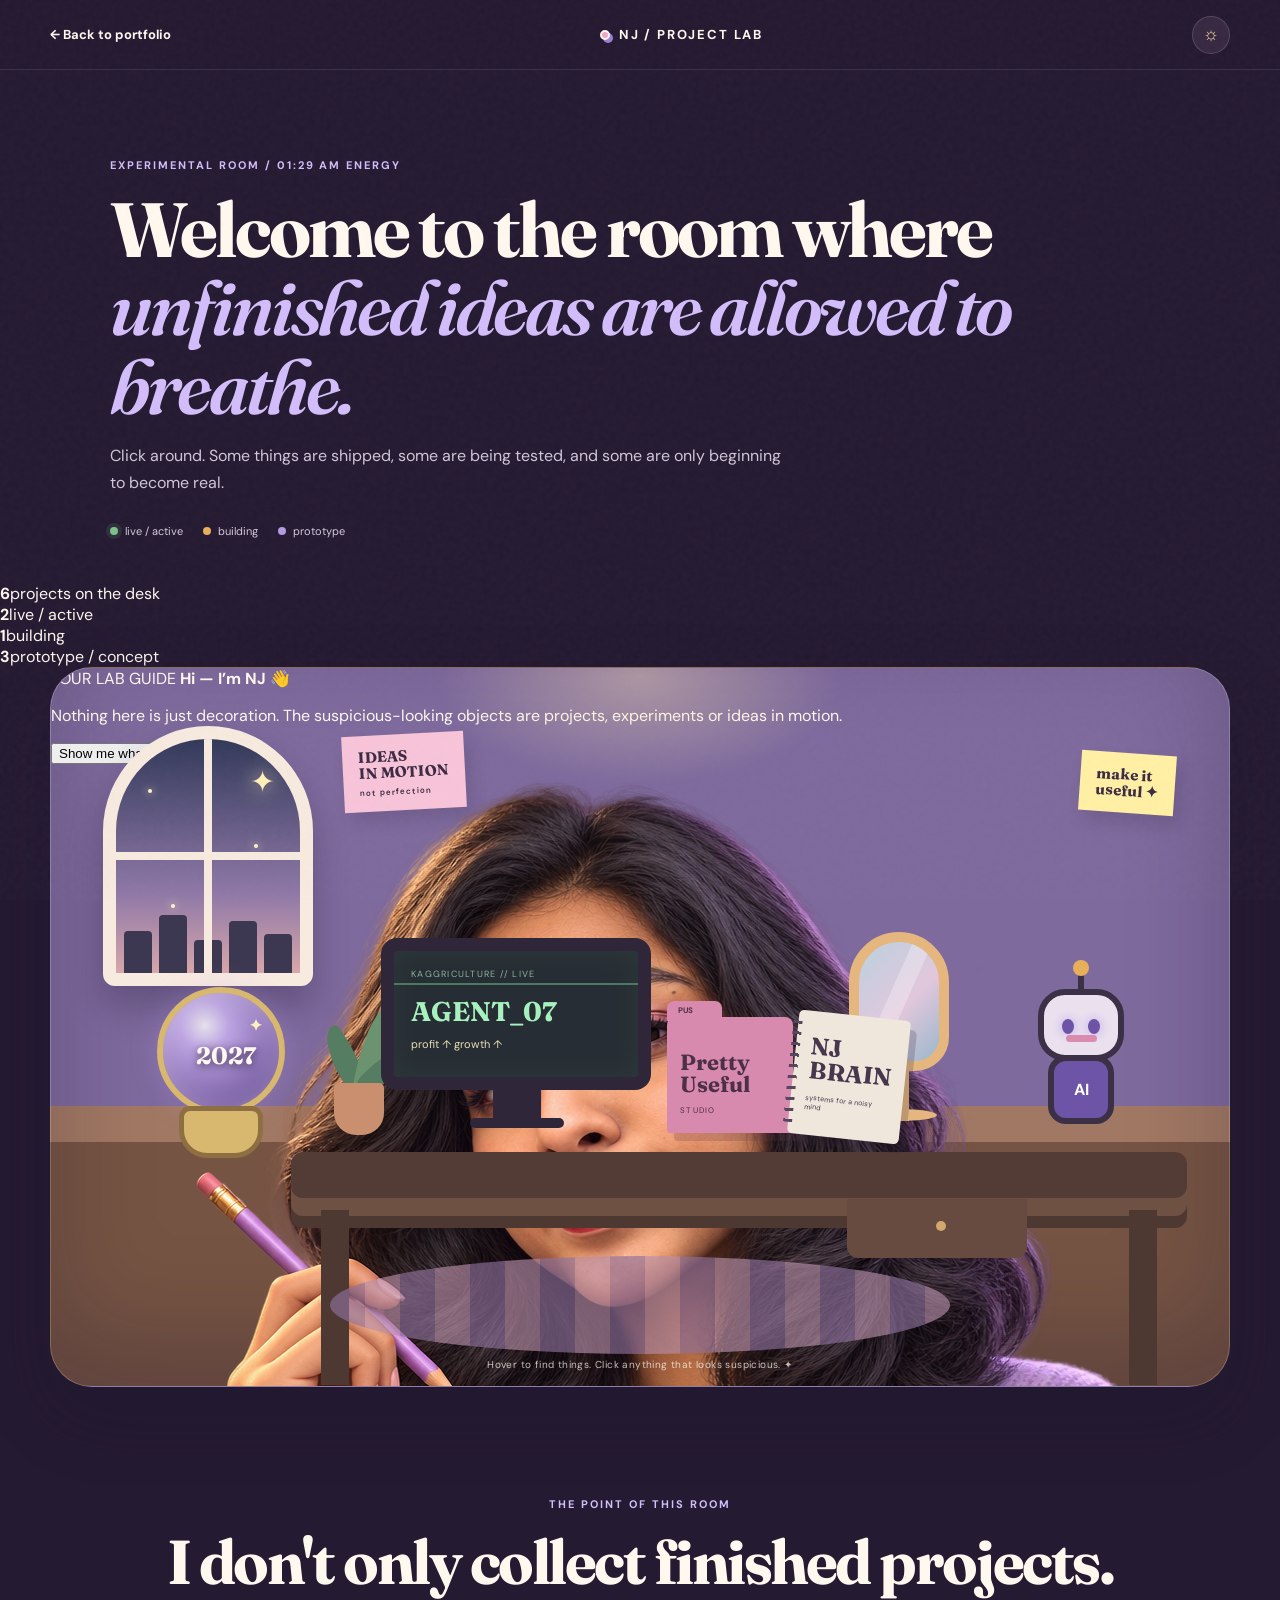
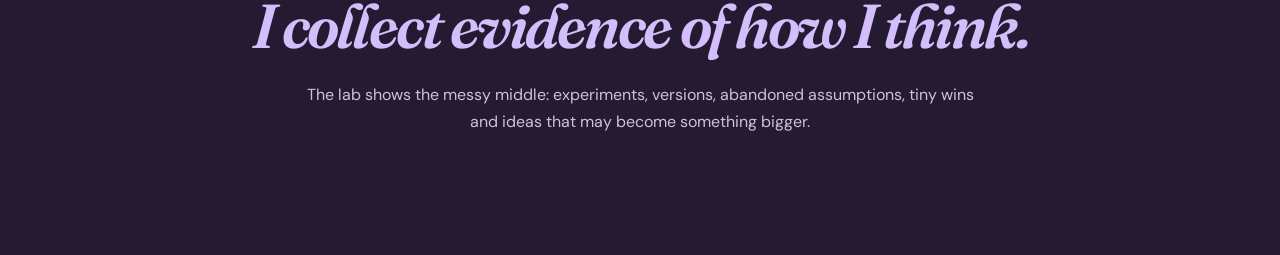
==== lab.html @ f411cc5f "Add NJ lab guide and project status strip" ====
<!doctype html>
<html lang="en">
<head>
  <meta charset="UTF-8" />
  <meta name="viewport" content="width=device-width, initial-scale=1.0" />
  <meta name="description" content="NJ's Project Lab — an interactive room of live builds, experiments and ideas in motion." />
  <meta name="theme-color" content="#241a31" />
  <title>NJ's Project Lab — Ideas in Motion</title>
  <link rel="preconnect" href="https://fonts.googleapis.com">
  <link rel="preconnect" href="https://fonts.gstatic.com" crossorigin>
  <link href="https://fonts.googleapis.com/css2?family=DM+Sans:wght@400;500;600;700&family=Fraunces:opsz,wght@9..144,600;9..144,700&display=swap" rel="stylesheet">
  <link rel="stylesheet" href="lab.css?v=20260924-2" />
</head>
<body>
  <div class="grain" aria-hidden="true"></div>
  <header class="lab-topbar">
    <a class="back-link" href="index.html#projects">← Back to portfolio</a>
    <div class="lab-brand"><span></span>NJ / PROJECT LAB</div>
    <button id="lightToggle" class="light-toggle" type="button" aria-label="Toggle lab lighting">☼</button>
  </header>

  <main>
    <section class="lab-intro">
      <p class="eyebrow">EXPERIMENTAL ROOM / 01:29 AM ENERGY</p>
      <h1>Welcome to the room where<br><em>unfinished ideas are allowed to breathe.</em></h1>
      <p>Click around. Some things are shipped, some are being tested, and some are only beginning to become real.</p>
      <div class="legend"><span><i class="dot live"></i> live / active</span><span><i class="dot build"></i> building</span><span><i class="dot idea"></i> prototype</span></div>
    </section>

    <section class="lab-status" aria-label="Project lab status">
      <article><strong>6</strong><span>projects on the desk</span></article>
      <article><strong>2</strong><span>live / active</span></article>
      <article><strong>1</strong><span>building</span></article>
      <article><strong>3</strong><span>prototype / concept</span></article>
    </section>

    <section class="room-shell" aria-label="Interactive project lab">
      <div class="room">
        <div class="ceiling-glow"></div>

        <div class="lab-guide" id="labGuide">
          <div class="guide-bubble">
            <span class="guide-kicker">YOUR LAB GUIDE</span>
            <strong>Hi — I’m NJ 👋</strong>
            <p>Nothing here is just decoration. The suspicious-looking objects are projects, experiments or ideas in motion.</p>
            <button id="guideExplore" type="button">Show me what to click ✦</button>
          </div>
          <img src="assets/nj-illustrated-character.png" alt="" aria-hidden="true" />
        </div>
        <div class="window">
          <span class="moon">✦</span><i></i><i></i><i></i>
          <div class="city"><b></b><b></b><b></b><b></b><b></b></div>
        </div>

        <div class="poster poster-one">IDEAS<br><strong>IN MOTION</strong><small>not perfection</small></div>
        <div class="poster poster-two">make it<br><strong>useful</strong> ✦</div>

        <button class="object monitor" data-project="kaggriculture" aria-label="Open Kaggriculture project">
          <span class="screen"><small>KAGGRICULTURE // LIVE</small><strong>AGENT_07</strong><em>profit ↑ growth ↑</em><i class="scan"></i></span>
          <span class="stand"></span>
          <span class="object-label">Kaggriculture</span>
        </button>

        <button class="object folder" data-project="studio" aria-label="Open Pretty Useful Studio project">
          <span class="tab">PUS</span><strong>Pretty<br>Useful</strong><small>STUDIO</small>
          <span class="object-label">Pretty Useful Studio</span>
        </button>

        <button class="object robot" data-project="agent" aria-label="Open Career Agent prototype">
          <span class="antenna"></span><span class="head"><i></i><i></i><b></b></span><span class="body">AI</span>
          <span class="object-label">Career Agent</span>
        </button>

        <button class="object mirror" data-project="hairlab" aria-label="Open HairLab concept">
          <span class="mirror-glass"><i></i></span><span class="mirror-base"></span>
          <span class="swatches"><i></i><i></i><i></i></span>
          <span class="object-label">HairLab</span>
        </button>

        <button class="object crystal" data-project="life" aria-label="Open 2027 Life Simulator concept">
          <span class="orb"><i>2027</i><b>✦</b></span><span class="crystal-base"></span>
          <span class="object-label">2027 Simulator</span>
        </button>

        <button class="object sketchbook" data-project="brain" aria-label="Open NJ Brain project">
          <span class="rings"></span><strong>NJ<br>BRAIN</strong><small>systems for a noisy mind</small>
          <span class="object-label">NJ Brain</span>
        </button>

        <div class="plant"><i></i><i></i><i></i><span></span></div>
        <div class="desk"><span class="drawer"></span><i class="knob"></i></div>
        <div class="rug"></div>

        <p class="room-hint">Hover to find things. Click anything that looks suspicious. ✦</p>
      </div>
    </section>

    <section class="lab-note">
      <p class="eyebrow">THE POINT OF THIS ROOM</p>
      <h2>I don't only collect finished projects.<br><em>I collect evidence of how I think.</em></h2>
      <p>The lab shows the messy middle: experiments, versions, abandoned assumptions, tiny wins and ideas that may become something bigger.</p>
    </section>
  </main>

  <dialog id="projectModal">
    <button class="modal-close" type="button" aria-label="Close project">×</button>
    <div id="modalContent"></div>
  </dialog>

  <script src="lab.js?v=20260924-2"></script>
</body>
</html>
---- lab.css ----
:root{--ink:#2b1f3d;--cream:#f7efe5;--paper:#fffaf4;--lav:#9b7fd4;--pink:#f2a6c4;--blue:#5c7fa8;--gold:#e8af5b;--sage:#89a98e;--line:rgba(43,31,61,.14);--shadow:0 28px 70px rgba(30,20,45,.24)}
*{box-sizing:border-box}html{scroll-behavior:smooth}body{margin:0;background:#241a31;color:#fff8ef;font-family:"DM Sans",sans-serif;min-height:100vh;overflow-x:hidden}.grain{position:fixed;inset:0;pointer-events:none;opacity:.045;z-index:100;background-image:url("data:image/svg+xml,%3Csvg viewBox='0 0 180 180' xmlns='http://www.w3.org/2000/svg'%3E%3Cfilter id='n'%3E%3CfeTurbulence type='fractalNoise' baseFrequency='.9' numOctaves='4' stitchTiles='stitch'/%3E%3C/filter%3E%3Crect width='100%25' height='100%25' filter='url(%23n)' opacity='.7'/%3E%3C/svg%3E")}.lab-topbar{height:70px;padding:0 max(20px,calc((100vw - 1180px)/2));display:flex;align-items:center;justify-content:space-between;position:sticky;top:0;z-index:50;background:rgba(36,26,49,.78);backdrop-filter:blur(18px);border-bottom:1px solid rgba(255,255,255,.1)}.back-link{color:#fff8ef;text-decoration:none;font-size:13px;font-weight:700}.lab-brand{font:700 13px "DM Sans";letter-spacing:.14em;display:flex;align-items:center;gap:9px}.lab-brand span{width:10px;height:10px;background:var(--pink);border:2px solid #fff8ef;border-radius:50%;box-shadow:3px 3px 0 var(--lav)}.light-toggle{width:38px;height:38px;border-radius:50%;border:1px solid rgba(255,255,255,.15);background:#372842;color:#ffdca1;font-size:18px;cursor:pointer}.lab-intro,.lab-note{width:min(1060px,calc(100% - 40px));margin:auto}.lab-intro{padding:88px 0 45px}.eyebrow{font-size:11px;letter-spacing:.18em;font-weight:700;color:#d3bdfb;margin:0 0 19px}.lab-intro h1,.lab-note h2{font-family:"Fraunces",serif;line-height:1.02;letter-spacing:-.04em;margin:0}.lab-intro h1{font-size:clamp(48px,6vw,80px)}.lab-intro h1 em,.lab-note h2 em{color:#d3bdfb;font-weight:600}.lab-intro>p:not(.eyebrow){max-width:680px;color:#d1c6d8;font-size:16px;line-height:1.7}.legend{display:flex;gap:20px;flex-wrap:wrap;margin-top:28px;font-size:11px;color:#d5cadc}.legend span{display:flex;align-items:center;gap:7px}.dot{width:8px;height:8px;border-radius:50%;display:inline-block}.dot.live{background:#7bc28b;box-shadow:0 0 0 4px rgba(123,194,139,.12)}.dot.build{background:#e8af5b}.dot.idea{background:#b49ae2}.room-shell{width:min(1180px,calc(100% - 24px));margin:0 auto 110px}.room{height:720px;position:relative;overflow:hidden;border-radius:42px;background:linear-gradient(#7e6a9d 0 61%,#a17863 61% 66%,#765443 66%);box-shadow:var(--shadow),inset 0 -45px 100px rgba(30,20,45,.26);border:1px solid rgba(255,255,255,.14)}.ceiling-glow{position:absolute;left:50%;top:-100px;width:420px;height:220px;transform:translateX(-50%);background:radial-gradient(ellipse,rgba(255,230,177,.37),transparent 68%);pointer-events:none}.window{position:absolute;left:52px;top:58px;width:210px;height:260px;border:13px solid #f7eadf;border-radius:105px 105px 12px 12px;background:linear-gradient(#313859,#8f78a7 66%,#d8a7aa);overflow:hidden;box-shadow:0 20px 35px rgba(30,20,45,.28)}.window:before,.window:after{content:"";position:absolute;background:#f7eadf;z-index:3}.window:before{left:50%;width:8px;height:100%;transform:translateX(-50%)}.window:after{top:50%;height:8px;width:100%;transform:translateY(-50%)}.window .moon{position:absolute;right:25px;top:23px;font-size:30px;color:#fff1b8;filter:drop-shadow(0 0 10px #fff1b8)}.window>i{position:absolute;width:4px;height:4px;border-radius:50%;background:#fff4c9;box-shadow:0 0 8px #fff4c9;animation:twinkle 2.5s infinite}.window>i:nth-of-type(1){left:32px;top:50px}.window>i:nth-of-type(2){right:42px;top:105px;animation-delay:.8s}.window>i:nth-of-type(3){left:55px;top:165px;animation-delay:1.5s}@keyframes twinkle{50%{opacity:.25;transform:scale(.6)}}.city{position:absolute;bottom:0;left:0;right:0;height:68px;display:flex;align-items:flex-end;gap:7px;padding:0 8px}.city b{display:block;width:31px;background:#3d3851;border-radius:4px 4px 0 0}.city b:nth-child(1){height:42px}.city b:nth-child(2){height:58px}.city b:nth-child(3){height:33px}.city b:nth-child(4){height:52px}.city b:nth-child(5){height:39px}.poster{position:absolute;padding:14px 16px;color:#3c2a43;font:700 15px "Fraunces";line-height:1.05;box-shadow:6px 10px 16px rgba(43,31,61,.16)}.poster small{display:block;font:600 8px "DM Sans";letter-spacing:.12em;margin-top:6px}.poster-one{left:292px;top:66px;background:#f8c4d9;transform:rotate(-3deg)}.poster-two{right:54px;top:85px;background:#fff0a4;transform:rotate(4deg)}.desk{position:absolute;left:240px;right:42px;height:46px;bottom:188px;background:#543c36;border-radius:12px;box-shadow:0 18px 0 #6f5144,0 30px 0 #4d3832}.desk:before,.desk:after{content:"";position:absolute;top:58px;width:28px;height:175px;background:#4d3832}.desk:before{left:30px}.desk:after{right:30px}.drawer{position:absolute;right:160px;top:47px;width:180px;height:59px;background:#684b40;border-radius:0 0 11px 11px}.knob{position:absolute;right:241px;top:69px;width:10px;height:10px;border-radius:50%;background:#d3a86d}.rug{position:absolute;width:620px;height:98px;border-radius:50%;bottom:32px;left:50%;transform:translateX(-50%);background:repeating-linear-gradient(90deg,#8e719d 0 35px,#b78fa9 35px 70px);opacity:.64}.object{position:absolute;border:0;background:transparent;color:inherit;font:inherit;cursor:pointer;z-index:10;transition:transform .23s ease,filter .23s ease}.object:hover,.object:focus-visible{transform:translateY(-9px) scale(1.025);filter:drop-shadow(0 12px 12px rgba(30,20,45,.28));outline:none}.object-label{position:absolute;left:50%;bottom:-32px;transform:translateX(-50%) translateY(4px);background:#2d2138;color:#fff8ef;border:1px solid rgba(255,255,255,.15);padding:6px 9px;border-radius:8px;font-size:10px;font-weight:700;white-space:nowrap;opacity:0;pointer-events:none;transition:.2s}.object:hover .object-label,.object:focus-visible .object-label{opacity:1;transform:translateX(-50%) translateY(0)}.monitor{left:330px;bottom:248px;width:270px;height:200px}.screen{position:absolute;inset:0 0 48px;background:#272d34;border:13px solid #30263a;border-radius:16px;box-shadow:inset 0 0 30px rgba(111,218,152,.08);text-align:left;padding:17px;color:#a6f1bd;overflow:hidden}.screen small{display:block;font-size:9px;letter-spacing:.14em;color:#8cb49a}.screen strong{display:block;font:700 27px "Fraunces";margin:15px 0 4px}.screen em{font-style:normal;font-size:11px;color:#e6dfb1}.scan{position:absolute;left:0;right:0;height:2px;top:25%;background:rgba(134,242,166,.38);animation:scan 3.3s linear infinite}@keyframes scan{to{top:90%}}.stand{position:absolute;left:112px;bottom:10px;width:48px;height:39px;background:#30263a}.stand:after{content:"";position:absolute;left:-23px;bottom:0;width:94px;height:10px;border-radius:8px;background:#30263a}.folder{left:616px;bottom:253px;width:126px;height:116px;padding:25px 13px 8px;background:#d889ae;border-radius:8px 8px 4px 4px;text-align:left;color:#4c3047;box-shadow:7px 8px 0 rgba(91,56,76,.22)}.folder:before{content:"";position:absolute;top:-16px;left:0;width:55px;height:20px;background:#d889ae;border-radius:7px 7px 0 0}.folder .tab{position:absolute;top:-12px;left:11px;font-size:8px;font-weight:700}.folder strong{font:700 22px "Fraunces";line-height:.9}.folder small{display:block;margin-top:8px;font-size:8px;letter-spacing:.16em}.robot{right:93px;bottom:245px;width:110px;height:175px}.robot .head{position:absolute;top:23px;left:12px;width:86px;height:72px;border-radius:27px;background:#ebe1ee;border:6px solid #3c3047}.robot .head i{position:absolute;top:24px;width:12px;height:15px;border-radius:50%;background:#6d54a7;box-shadow:0 0 12px #b9a3ee}.robot .head i:first-child{left:18px}.robot .head i:nth-child(2){right:18px}.robot .head b{position:absolute;width:31px;height:7px;border-radius:20px;bottom:13px;left:22px;background:#d98cad}.robot .body{position:absolute;left:22px;top:89px;width:66px;height:69px;border-radius:18px;background:#6d54a7;border:6px solid #3c3047;display:grid;place-items:center;color:#fff;font-weight:700}.antenna{position:absolute;top:0;left:52px;width:6px;height:28px;background:#3c3047}.antenna:after{content:"";position:absolute;left:-5px;top:-6px;width:16px;height:16px;border-radius:50%;background:#e8af5b}.mirror{right:270px;bottom:249px;width:120px;height:205px}.mirror-glass{position:absolute;left:10px;top:0;width:100px;height:139px;border-radius:50px 50px 34px 34px;background:linear-gradient(135deg,#bad1df,#e2c7dc 55%,#9ab7cb);border:10px solid #e5b77e;overflow:hidden}.mirror-glass i{position:absolute;left:26px;top:-10px;width:18px;height:150px;background:rgba(255,255,255,.28);transform:rotate(24deg)}.mirror-base{position:absolute;left:50px;top:139px;width:20px;height:50px;background:#e5b77e}.mirror-base:after{content:"";position:absolute;left:-28px;bottom:0;width:76px;height:12px;border-radius:50%;background:#e5b77e}.swatches{position:absolute;left:-7px;top:151px;display:flex;gap:4px}.swatches i{width:18px;height:32px;border-radius:10px;background:#6c433a}.swatches i:nth-child(2){background:#b36d5f}.swatches i:nth-child(3){background:#b798ce}.crystal{left:90px;bottom:209px;width:160px;height:190px}.orb{position:absolute;left:16px;top:0;width:128px;height:128px;border-radius:50%;background:radial-gradient(circle at 36% 28%,rgba(255,255,255,.8),rgba(206,180,245,.78) 22%,#7459a0 75%);border:6px solid #d8b76f;box-shadow:inset 0 0 26px rgba(255,255,255,.3),0 0 28px rgba(198,160,245,.24)}.orb i{position:absolute;left:33px;top:48px;font:700 24px "Fraunces";font-style:normal;color:#fff8ef;text-shadow:0 2px 8px #39294e}.orb b{position:absolute;right:17px;top:22px;color:#fff1b8;animation:twinkle 2s infinite}.crystal-base{position:absolute;left:38px;top:119px;width:84px;height:52px;border-radius:11px 11px 28px 28px;background:#d8b76f;border:5px solid #8e6f42}.sketchbook{left:742px;bottom:247px;width:112px;height:124px;background:#efe7dc;color:#47364d;border-radius:5px;transform:rotate(6deg);box-shadow:7px 9px 0 rgba(55,39,61,.22);text-align:left;padding:23px 15px}.sketchbook:hover,.sketchbook:focus-visible{transform:translateY(-9px) rotate(3deg)}.sketchbook strong{font:700 24px "Fraunces";line-height:.9}.sketchbook small{display:block;font-size:7px;margin-top:10px}.rings{position:absolute;left:-5px;top:11px;bottom:11px;width:9px;background:repeating-linear-gradient(#56475f 0 3px,transparent 3px 11px)}.plant{position:absolute;left:270px;bottom:251px;width:70px;height:145px;z-index:3}.plant span{position:absolute;bottom:0;left:13px;width:50px;height:52px;background:#c98f6e;border-radius:5px 5px 22px 22px}.plant i{position:absolute;bottom:44px;left:31px;width:27px;height:72px;border-radius:80% 10% 80% 10%;background:#557d62;transform-origin:bottom}.plant i:nth-child(1){transform:rotate(-34deg)}.plant i:nth-child(2){transform:rotate(12deg);height:90px;background:#6c936f}.plant i:nth-child(3){transform:rotate(45deg);height:67px}.room-hint{position:absolute;left:50%;bottom:5px;transform:translateX(-50%);font-size:10px;color:rgba(255,248,239,.75);letter-spacing:.04em}.lab-note{padding:0 0 120px;text-align:center}.lab-note h2{font-size:clamp(38px,5vw,62px)}.lab-note>p:last-child{max-width:670px;margin:24px auto 0;color:#cfc2d5;line-height:1.7}dialog{width:min(690px,calc(100% - 28px));border:0;background:transparent;padding:0;color:var(--ink)}dialog::backdrop{background:rgba(17,12,24,.78);backdrop-filter:blur(8px)}#modalContent{background:var(--paper);border-radius:28px;padding:45px;box-shadow:0 30px 100px rgba(0,0,0,.45)}.modal-close{position:absolute;right:15px;top:15px;width:38px;height:38px;border:0;border-radius:50%;background:#e9dfeb;color:var(--ink);font-size:24px;cursor:pointer}.modal-kicker{font-size:10px;font-weight:700;letter-spacing:.16em;color:#7458a6}.modal-title{font:700 39px "Fraunces";margin:10px 0 12px}.modal-copy{color:#655c6b;line-height:1.7}.modal-status{display:inline-flex;padding:7px 9px;border-radius:9px;background:#eee4f4;font-size:10px;font-weight:700;color:#654d7c}.modal-grid{display:grid;grid-template-columns:1fr 1fr;gap:20px;margin-top:24px;padding-top:22px;border-top:1px solid rgba(43,31,61,.12)}.modal-grid h4{font:700 16px "Fraunces";margin:0 0 6px}.modal-grid p{font-size:12px;color:#706675;margin:0;line-height:1.6}.modal-links{display:flex;gap:9px;flex-wrap:wrap;margin-top:25px}.modal-links a{padding:10px 13px;border-radius:11px;background:var(--ink);color:#fff;text-decoration:none;font-size:11px;font-weight:700}.room.day{filter:saturate(.95) brightness(1.1)}body.daymode{background:#3c2f49}.daymode .lab-topbar{background:rgba(60,47,73,.82)}
@media(max-width:900px){.room{height:760px}.monitor{left:245px}.plant{left:205px}.folder{left:535px}.sketchbook{left:610px}.mirror{right:170px}.robot{right:45px}.crystal{left:48px}}
@media(max-width:680px){.lab-topbar{padding:0 12px}.lab-brand{font-size:10px}.back-link{font-size:11px}.lab-intro{padding-top:60px}.room-shell{overflow-x:auto;padding-bottom:8px}.room{width:920px;height:690px;transform-origin:top left}.room-hint{left:420px}.window{left:33px;top:48px}.poster-one{left:270px}.monitor{left:275px;bottom:225px}.plant{left:215px;bottom:228px}.folder{left:565px;bottom:231px}.sketchbook{left:690px;bottom:226px}.mirror{right:195px;bottom:228px}.robot{right:48px;bottom:224px}.crystal{left:62px;bottom:188px}.desk{left:190px;bottom:166px}.rug{bottom:22px}.modal-grid{grid-template-columns:1fr}#modalContent{padding:40px 24px}.modal-title{font-size:31px}}
@media(prefers-reduced-motion:reduce){*{animation:none!important;transition:none!important}}
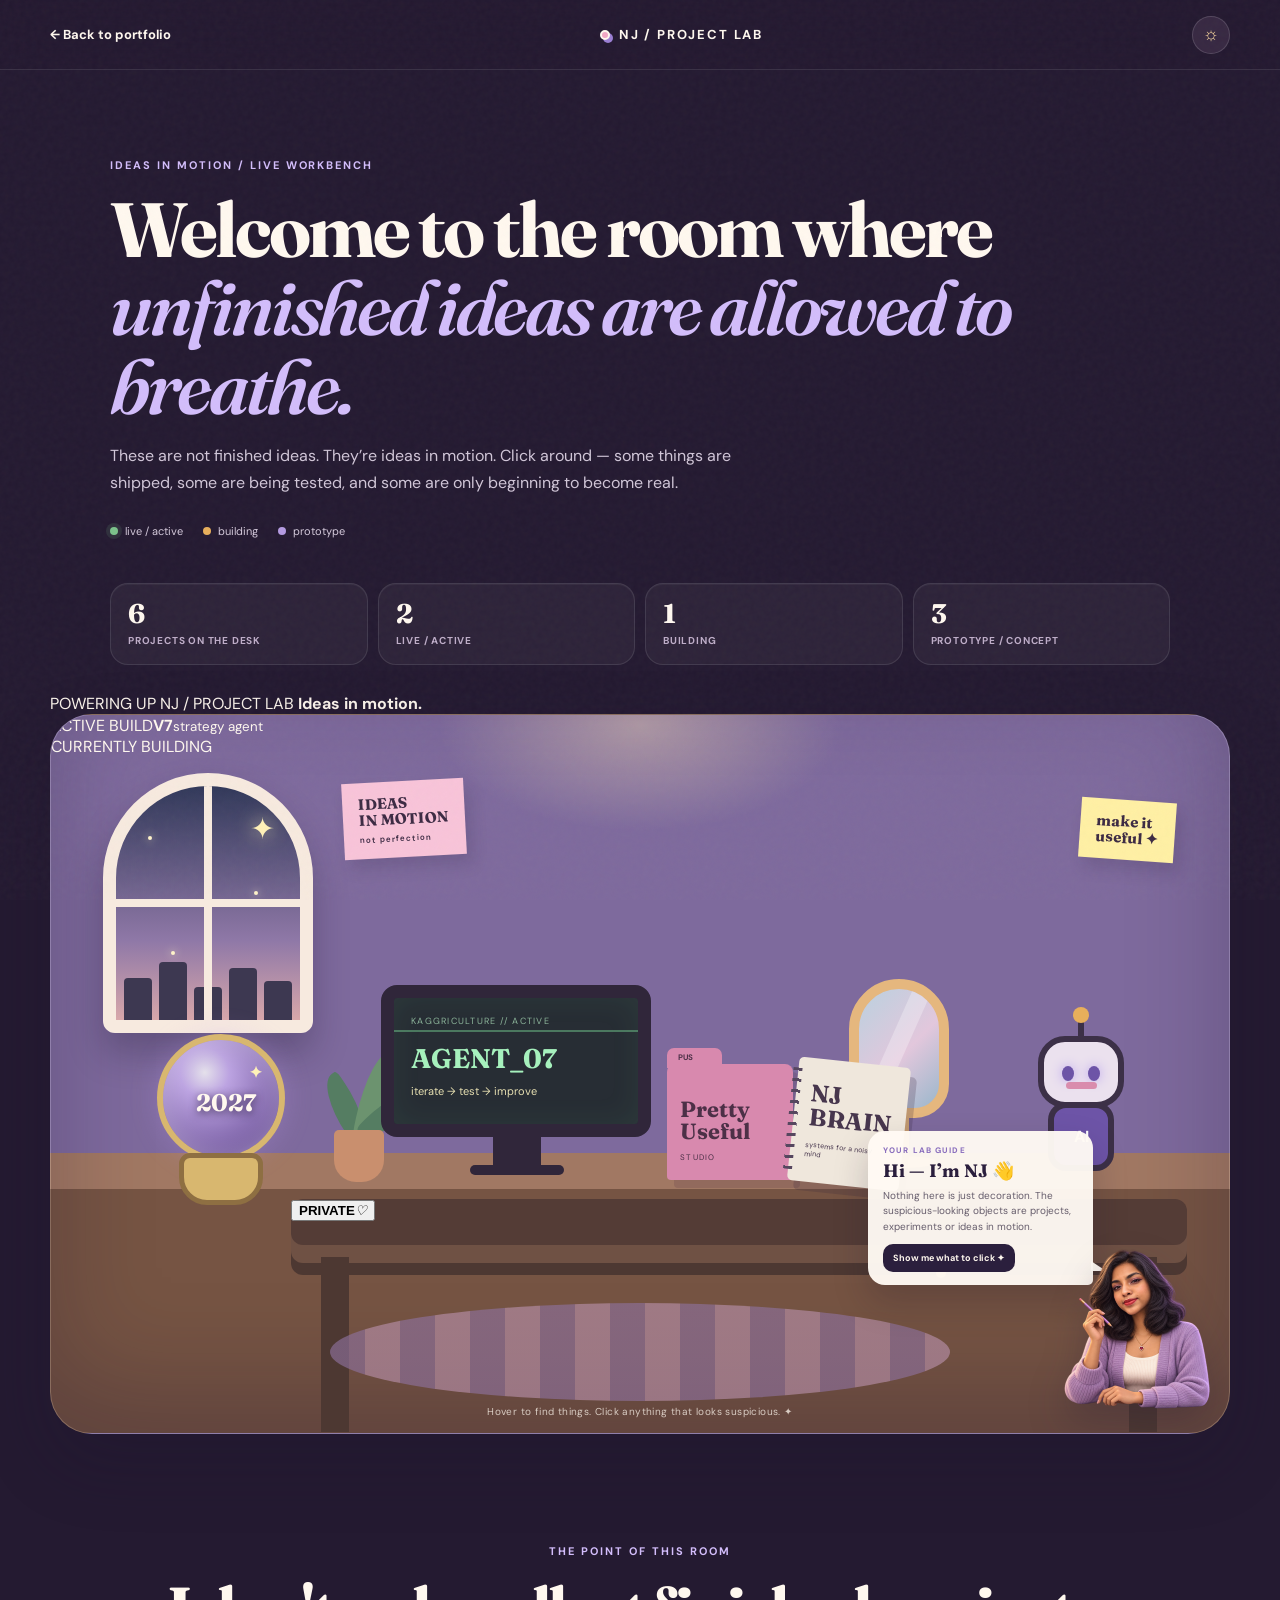
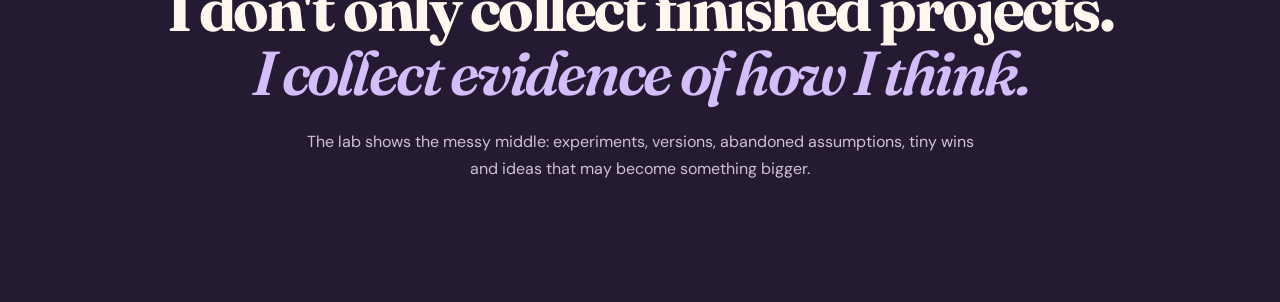
==== commit 9ec18a63: "Upgrade Project Lab guided experience" ====
--- a/lab.html
+++ b/lab.html
@@ -9,7 +9,7 @@
   <link rel="preconnect" href="https://fonts.googleapis.com">
   <link rel="preconnect" href="https://fonts.gstatic.com" crossorigin>
   <link href="https://fonts.googleapis.com/css2?family=DM+Sans:wght@400;500;600;700&family=Fraunces:opsz,wght@9..144,600;9..144,700&display=swap" rel="stylesheet">
-  <link rel="stylesheet" href="lab.css?v=20260924-2" />
+  <link rel="stylesheet" href="lab.css?v=20260924-3" />
 </head>
 <body>
   <div class="grain" aria-hidden="true"></div>
@@ -21,9 +21,9 @@
 
   <main>
     <section class="lab-intro">
-      <p class="eyebrow">EXPERIMENTAL ROOM / 01:29 AM ENERGY</p>
+      <p class="eyebrow">IDEAS IN MOTION / LIVE WORKBENCH</p>
       <h1>Welcome to the room where<br><em>unfinished ideas are allowed to breathe.</em></h1>
-      <p>Click around. Some things are shipped, some are being tested, and some are only beginning to become real.</p>
+      <p>These are not finished ideas. They’re ideas in motion. Click around — some things are shipped, some are being tested, and some are only beginning to become real.</p>
       <div class="legend"><span><i class="dot live"></i> live / active</span><span><i class="dot build"></i> building</span><span><i class="dot idea"></i> prototype</span></div>
     </section>
 
@@ -35,7 +35,11 @@
     </section>
 
     <section class="room-shell" aria-label="Interactive project lab">
-      <div class="room">
+      <div class="lab-entry" id="labEntry" aria-hidden="true">
+        <span>POWERING UP NJ / PROJECT LAB</span>
+        <strong>Ideas in motion.</strong>
+      </div>
+      <div class="room booting">
         <div class="ceiling-glow"></div>
 
         <div class="lab-guide" id="labGuide">
@@ -55,13 +59,17 @@
         <div class="poster poster-one">IDEAS<br><strong>IN MOTION</strong><small>not perfection</small></div>
         <div class="poster poster-two">make it<br><strong>useful</strong> ✦</div>
 
-        <button class="object monitor" data-project="kaggriculture" aria-label="Open Kaggriculture project">
-          <span class="screen"><small>KAGGRICULTURE // LIVE</small><strong>AGENT_07</strong><em>profit ↑ growth ↑</em><i class="scan"></i></span>
+        <button class="object monitor featured-object" data-project="kaggriculture" aria-label="Open Kaggriculture project">
+          <span class="screen"><small>KAGGRICULTURE // ACTIVE</small><strong>AGENT_07</strong><em>iterate → test → improve</em><i class="scan"></i></span>
           <span class="stand"></span>
           <span class="object-label">Kaggriculture</span>
         </button>
+        <div class="kag-metrics" aria-hidden="true">
+          <span>ACTIVE BUILD</span><strong>V7</strong><small>strategy agent</small>
+          <i></i><i></i><i></i><i></i>
+        </div>
 
-        <button class="object folder" data-project="studio" aria-label="Open Pretty Useful Studio project">
+        <button class="object folder featured-object" data-project="studio" aria-label="Open Pretty Useful Studio project">
           <span class="tab">PUS</span><strong>Pretty<br>Useful</strong><small>STUDIO</small>
           <span class="object-label">Pretty Useful Studio</span>
         </button>
@@ -88,9 +96,14 @@
         </button>
 
         <div class="plant"><i></i><i></i><i></i><span></span></div>
-        <div class="desk"><span class="drawer"></span><i class="knob"></i></div>
+        <div class="desk">
+          <button class="private-drawer" data-project="private" aria-label="Open private ideas drawer">
+            <span class="drawer-front"><i class="knob"></i><b>PRIVATE</b><em>♡</em></span>
+          </button>
+        </div>
         <div class="rug"></div>
 
+        <div class="currently-building" aria-hidden="true"><span></span>CURRENTLY BUILDING</div>
         <p class="room-hint">Hover to find things. Click anything that looks suspicious. ✦</p>
       </div>
     </section>
@@ -107,6 +120,6 @@
     <div id="modalContent"></div>
   </dialog>
 
-  <script src="lab.js?v=20260924-2"></script>
+  <script src="lab.js?v=20260924-3"></script>
 </body>
 </html>
--- a/lab.css
+++ b/lab.css
@@ -2,4 +2,7 @@
 *{box-sizing:border-box}html{scroll-behavior:smooth}body{margin:0;background:#241a31;color:#fff8ef;font-family:"DM Sans",sans-serif;min-height:100vh;overflow-x:hidden}.grain{position:fixed;inset:0;pointer-events:none;opacity:.045;z-index:100;background-image:url("data:image/svg+xml,%3Csvg viewBox='0 0 180 180' xmlns='http://www.w3.org/2000/svg'%3E%3Cfilter id='n'%3E%3CfeTurbulence type='fractalNoise' baseFrequency='.9' numOctaves='4' stitchTiles='stitch'/%3E%3C/filter%3E%3Crect width='100%25' height='100%25' filter='url(%23n)' opacity='.7'/%3E%3C/svg%3E")}.lab-topbar{height:70px;padding:0 max(20px,calc((100vw - 1180px)/2));display:flex;align-items:center;justify-content:space-between;position:sticky;top:0;z-index:50;background:rgba(36,26,49,.78);backdrop-filter:blur(18px);border-bottom:1px solid rgba(255,255,255,.1)}.back-link{color:#fff8ef;text-decoration:none;font-size:13px;font-weight:700}.lab-brand{font:700 13px "DM Sans";letter-spacing:.14em;display:flex;align-items:center;gap:9px}.lab-brand span{width:10px;height:10px;background:var(--pink);border:2px solid #fff8ef;border-radius:50%;box-shadow:3px 3px 0 var(--lav)}.light-toggle{width:38px;height:38px;border-radius:50%;border:1px solid rgba(255,255,255,.15);background:#372842;color:#ffdca1;font-size:18px;cursor:pointer}.lab-intro,.lab-note{width:min(1060px,calc(100% - 40px));margin:auto}.lab-intro{padding:88px 0 45px}.eyebrow{font-size:11px;letter-spacing:.18em;font-weight:700;color:#d3bdfb;margin:0 0 19px}.lab-intro h1,.lab-note h2{font-family:"Fraunces",serif;line-height:1.02;letter-spacing:-.04em;margin:0}.lab-intro h1{font-size:clamp(48px,6vw,80px)}.lab-intro h1 em,.lab-note h2 em{color:#d3bdfb;font-weight:600}.lab-intro>p:not(.eyebrow){max-width:680px;color:#d1c6d8;font-size:16px;line-height:1.7}.legend{display:flex;gap:20px;flex-wrap:wrap;margin-top:28px;font-size:11px;color:#d5cadc}.legend span{display:flex;align-items:center;gap:7px}.dot{width:8px;height:8px;border-radius:50%;display:inline-block}.dot.live{background:#7bc28b;box-shadow:0 0 0 4px rgba(123,194,139,.12)}.dot.build{background:#e8af5b}.dot.idea{background:#b49ae2}.room-shell{width:min(1180px,calc(100% - 24px));margin:0 auto 110px}.room{height:720px;position:relative;overflow:hidden;border-radius:42px;background:linear-gradient(#7e6a9d 0 61%,#a17863 61% 66%,#765443 66%);box-shadow:var(--shadow),inset 0 -45px 100px rgba(30,20,45,.26);border:1px solid rgba(255,255,255,.14)}.ceiling-glow{position:absolute;left:50%;top:-100px;width:420px;height:220px;transform:translateX(-50%);background:radial-gradient(ellipse,rgba(255,230,177,.37),transparent 68%);pointer-events:none}.window{position:absolute;left:52px;top:58px;width:210px;height:260px;border:13px solid #f7eadf;border-radius:105px 105px 12px 12px;background:linear-gradient(#313859,#8f78a7 66%,#d8a7aa);overflow:hidden;box-shadow:0 20px 35px rgba(30,20,45,.28)}.window:before,.window:after{content:"";position:absolute;background:#f7eadf;z-index:3}.window:before{left:50%;width:8px;height:100%;transform:translateX(-50%)}.window:after{top:50%;height:8px;width:100%;transform:translateY(-50%)}.window .moon{position:absolute;right:25px;top:23px;font-size:30px;color:#fff1b8;filter:drop-shadow(0 0 10px #fff1b8)}.window>i{position:absolute;width:4px;height:4px;border-radius:50%;background:#fff4c9;box-shadow:0 0 8px #fff4c9;animation:twinkle 2.5s infinite}.window>i:nth-of-type(1){left:32px;top:50px}.window>i:nth-of-type(2){right:42px;top:105px;animation-delay:.8s}.window>i:nth-of-type(3){left:55px;top:165px;animation-delay:1.5s}@keyframes twinkle{50%{opacity:.25;transform:scale(.6)}}.city{position:absolute;bottom:0;left:0;right:0;height:68px;display:flex;align-items:flex-end;gap:7px;padding:0 8px}.city b{display:block;width:31px;background:#3d3851;border-radius:4px 4px 0 0}.city b:nth-child(1){height:42px}.city b:nth-child(2){height:58px}.city b:nth-child(3){height:33px}.city b:nth-child(4){height:52px}.city b:nth-child(5){height:39px}.poster{position:absolute;padding:14px 16px;color:#3c2a43;font:700 15px "Fraunces";line-height:1.05;box-shadow:6px 10px 16px rgba(43,31,61,.16)}.poster small{display:block;font:600 8px "DM Sans";letter-spacing:.12em;margin-top:6px}.poster-one{left:292px;top:66px;background:#f8c4d9;transform:rotate(-3deg)}.poster-two{right:54px;top:85px;background:#fff0a4;transform:rotate(4deg)}.desk{position:absolute;left:240px;right:42px;height:46px;bottom:188px;background:#543c36;border-radius:12px;box-shadow:0 18px 0 #6f5144,0 30px 0 #4d3832}.desk:before,.desk:after{content:"";position:absolute;top:58px;width:28px;height:175px;background:#4d3832}.desk:before{left:30px}.desk:after{right:30px}.drawer{position:absolute;right:160px;top:47px;width:180px;height:59px;background:#684b40;border-radius:0 0 11px 11px}.knob{position:absolute;right:241px;top:69px;width:10px;height:10px;border-radius:50%;background:#d3a86d}.rug{position:absolute;width:620px;height:98px;border-radius:50%;bottom:32px;left:50%;transform:translateX(-50%);background:repeating-linear-gradient(90deg,#8e719d 0 35px,#b78fa9 35px 70px);opacity:.64}.object{position:absolute;border:0;background:transparent;color:inherit;font:inherit;cursor:pointer;z-index:10;transition:transform .23s ease,filter .23s ease}.object:hover,.object:focus-visible{transform:translateY(-9px) scale(1.025);filter:drop-shadow(0 12px 12px rgba(30,20,45,.28));outline:none}.object-label{position:absolute;left:50%;bottom:-32px;transform:translateX(-50%) translateY(4px);background:#2d2138;color:#fff8ef;border:1px solid rgba(255,255,255,.15);padding:6px 9px;border-radius:8px;font-size:10px;font-weight:700;white-space:nowrap;opacity:0;pointer-events:none;transition:.2s}.object:hover .object-label,.object:focus-visible .object-label{opacity:1;transform:translateX(-50%) translateY(0)}.monitor{left:330px;bottom:248px;width:270px;height:200px}.screen{position:absolute;inset:0 0 48px;background:#272d34;border:13px solid #30263a;border-radius:16px;box-shadow:inset 0 0 30px rgba(111,218,152,.08);text-align:left;padding:17px;color:#a6f1bd;overflow:hidden}.screen small{display:block;font-size:9px;letter-spacing:.14em;color:#8cb49a}.screen strong{display:block;font:700 27px "Fraunces";margin:15px 0 4px}.screen em{font-style:normal;font-size:11px;color:#e6dfb1}.scan{position:absolute;left:0;right:0;height:2px;top:25%;background:rgba(134,242,166,.38);animation:scan 3.3s linear infinite}@keyframes scan{to{top:90%}}.stand{position:absolute;left:112px;bottom:10px;width:48px;height:39px;background:#30263a}.stand:after{content:"";position:absolute;left:-23px;bottom:0;width:94px;height:10px;border-radius:8px;background:#30263a}.folder{left:616px;bottom:253px;width:126px;height:116px;padding:25px 13px 8px;background:#d889ae;border-radius:8px 8px 4px 4px;text-align:left;color:#4c3047;box-shadow:7px 8px 0 rgba(91,56,76,.22)}.folder:before{content:"";position:absolute;top:-16px;left:0;width:55px;height:20px;background:#d889ae;border-radius:7px 7px 0 0}.folder .tab{position:absolute;top:-12px;left:11px;font-size:8px;font-weight:700}.folder strong{font:700 22px "Fraunces";line-height:.9}.folder small{display:block;margin-top:8px;font-size:8px;letter-spacing:.16em}.robot{right:93px;bottom:245px;width:110px;height:175px}.robot .head{position:absolute;top:23px;left:12px;width:86px;height:72px;border-radius:27px;background:#ebe1ee;border:6px solid #3c3047}.robot .head i{position:absolute;top:24px;width:12px;height:15px;border-radius:50%;background:#6d54a7;box-shadow:0 0 12px #b9a3ee}.robot .head i:first-child{left:18px}.robot .head i:nth-child(2){right:18px}.robot .head b{position:absolute;width:31px;height:7px;border-radius:20px;bottom:13px;left:22px;background:#d98cad}.robot .body{position:absolute;left:22px;top:89px;width:66px;height:69px;border-radius:18px;background:#6d54a7;border:6px solid #3c3047;display:grid;place-items:center;color:#fff;font-weight:700}.antenna{position:absolute;top:0;left:52px;width:6px;height:28px;background:#3c3047}.antenna:after{content:"";position:absolute;left:-5px;top:-6px;width:16px;height:16px;border-radius:50%;background:#e8af5b}.mirror{right:270px;bottom:249px;width:120px;height:205px}.mirror-glass{position:absolute;left:10px;top:0;width:100px;height:139px;border-radius:50px 50px 34px 34px;background:linear-gradient(135deg,#bad1df,#e2c7dc 55%,#9ab7cb);border:10px solid #e5b77e;overflow:hidden}.mirror-glass i{position:absolute;left:26px;top:-10px;width:18px;height:150px;background:rgba(255,255,255,.28);transform:rotate(24deg)}.mirror-base{position:absolute;left:50px;top:139px;width:20px;height:50px;background:#e5b77e}.mirror-base:after{content:"";position:absolute;left:-28px;bottom:0;width:76px;height:12px;border-radius:50%;background:#e5b77e}.swatches{position:absolute;left:-7px;top:151px;display:flex;gap:4px}.swatches i{width:18px;height:32px;border-radius:10px;background:#6c433a}.swatches i:nth-child(2){background:#b36d5f}.swatches i:nth-child(3){background:#b798ce}.crystal{left:90px;bottom:209px;width:160px;height:190px}.orb{position:absolute;left:16px;top:0;width:128px;height:128px;border-radius:50%;background:radial-gradient(circle at 36% 28%,rgba(255,255,255,.8),rgba(206,180,245,.78) 22%,#7459a0 75%);border:6px solid #d8b76f;box-shadow:inset 0 0 26px rgba(255,255,255,.3),0 0 28px rgba(198,160,245,.24)}.orb i{position:absolute;left:33px;top:48px;font:700 24px "Fraunces";font-style:normal;color:#fff8ef;text-shadow:0 2px 8px #39294e}.orb b{position:absolute;right:17px;top:22px;color:#fff1b8;animation:twinkle 2s infinite}.crystal-base{position:absolute;left:38px;top:119px;width:84px;height:52px;border-radius:11px 11px 28px 28px;background:#d8b76f;border:5px solid #8e6f42}.sketchbook{left:742px;bottom:247px;width:112px;height:124px;background:#efe7dc;color:#47364d;border-radius:5px;transform:rotate(6deg);box-shadow:7px 9px 0 rgba(55,39,61,.22);text-align:left;padding:23px 15px}.sketchbook:hover,.sketchbook:focus-visible{transform:translateY(-9px) rotate(3deg)}.sketchbook strong{font:700 24px "Fraunces";line-height:.9}.sketchbook small{display:block;font-size:7px;margin-top:10px}.rings{position:absolute;left:-5px;top:11px;bottom:11px;width:9px;background:repeating-linear-gradient(#56475f 0 3px,transparent 3px 11px)}.plant{position:absolute;left:270px;bottom:251px;width:70px;height:145px;z-index:3}.plant span{position:absolute;bottom:0;left:13px;width:50px;height:52px;background:#c98f6e;border-radius:5px 5px 22px 22px}.plant i{position:absolute;bottom:44px;left:31px;width:27px;height:72px;border-radius:80% 10% 80% 10%;background:#557d62;transform-origin:bottom}.plant i:nth-child(1){transform:rotate(-34deg)}.plant i:nth-child(2){transform:rotate(12deg);height:90px;background:#6c936f}.plant i:nth-child(3){transform:rotate(45deg);height:67px}.room-hint{position:absolute;left:50%;bottom:5px;transform:translateX(-50%);font-size:10px;color:rgba(255,248,239,.75);letter-spacing:.04em}.lab-note{padding:0 0 120px;text-align:center}.lab-note h2{font-size:clamp(38px,5vw,62px)}.lab-note>p:last-child{max-width:670px;margin:24px auto 0;color:#cfc2d5;line-height:1.7}dialog{width:min(690px,calc(100% - 28px));border:0;background:transparent;padding:0;color:var(--ink)}dialog::backdrop{background:rgba(17,12,24,.78);backdrop-filter:blur(8px)}#modalContent{background:var(--paper);border-radius:28px;padding:45px;box-shadow:0 30px 100px rgba(0,0,0,.45)}.modal-close{position:absolute;right:15px;top:15px;width:38px;height:38px;border:0;border-radius:50%;background:#e9dfeb;color:var(--ink);font-size:24px;cursor:pointer}.modal-kicker{font-size:10px;font-weight:700;letter-spacing:.16em;color:#7458a6}.modal-title{font:700 39px "Fraunces";margin:10px 0 12px}.modal-copy{color:#655c6b;line-height:1.7}.modal-status{display:inline-flex;padding:7px 9px;border-radius:9px;background:#eee4f4;font-size:10px;font-weight:700;color:#654d7c}.modal-grid{display:grid;grid-template-columns:1fr 1fr;gap:20px;margin-top:24px;padding-top:22px;border-top:1px solid rgba(43,31,61,.12)}.modal-grid h4{font:700 16px "Fraunces";margin:0 0 6px}.modal-grid p{font-size:12px;color:#706675;margin:0;line-height:1.6}.modal-links{display:flex;gap:9px;flex-wrap:wrap;margin-top:25px}.modal-links a{padding:10px 13px;border-radius:11px;background:var(--ink);color:#fff;text-decoration:none;font-size:11px;font-weight:700}.room.day{filter:saturate(.95) brightness(1.1)}body.daymode{background:#3c2f49}.daymode .lab-topbar{background:rgba(60,47,73,.82)}
 @media(max-width:900px){.room{height:760px}.monitor{left:245px}.plant{left:205px}.folder{left:535px}.sketchbook{left:610px}.mirror{right:170px}.robot{right:45px}.crystal{left:48px}}
 @media(max-width:680px){.lab-topbar{padding:0 12px}.lab-brand{font-size:10px}.back-link{font-size:11px}.lab-intro{padding-top:60px}.room-shell{overflow-x:auto;padding-bottom:8px}.room{width:920px;height:690px;transform-origin:top left}.room-hint{left:420px}.window{left:33px;top:48px}.poster-one{left:270px}.monitor{left:275px;bottom:225px}.plant{left:215px;bottom:228px}.folder{left:565px;bottom:231px}.sketchbook{left:690px;bottom:226px}.mirror{right:195px;bottom:228px}.robot{right:48px;bottom:224px}.crystal{left:62px;bottom:188px}.desk{left:190px;bottom:166px}.rug{bottom:22px}.modal-grid{grid-template-columns:1fr}#modalContent{padding:40px 24px}.modal-title{font-size:31px}}
-@media(prefers-reduced-motion:reduce){*{animation:none!important;transition:none!important}}+@media(prefers-reduced-motion:reduce){*{animation:none!important;transition:none!important}}
+.lab-status{width:min(1060px,calc(100% - 40px));margin:0 auto 28px;display:grid;grid-template-columns:repeat(4,1fr);gap:10px}.lab-status article{min-height:82px;padding:16px 17px;border:1px solid rgba(255,255,255,.1);border-radius:18px;background:rgba(255,255,255,.045);box-shadow:inset 0 1px 0 rgba(255,255,255,.04)}.lab-status strong{display:block;font:700 27px "Fraunces";color:#fff8ef;line-height:1}.lab-status span{display:block;margin-top:7px;font-size:10px;font-weight:700;letter-spacing:.08em;text-transform:uppercase;color:#bfaec9}.lab-guide{position:absolute;right:18px;bottom:22px;width:238px;height:255px;z-index:24;pointer-events:none;opacity:0;transform:translateY(18px);animation:guideIn .7s .35s ease forwards}.lab-guide img{position:absolute;right:0;bottom:0;width:150px;max-height:220px;object-fit:contain;object-position:bottom;filter:drop-shadow(0 18px 18px rgba(36,26,49,.28));pointer-events:none}.guide-bubble{position:absolute;right:118px;bottom:126px;width:225px;padding:14px 15px 13px;border-radius:17px 17px 5px 17px;background:rgba(255,250,244,.96);color:#2b1f3d;box-shadow:0 17px 35px rgba(32,22,42,.22);pointer-events:auto;backdrop-filter:blur(8px)}.guide-bubble:after{content:"";position:absolute;right:-13px;bottom:14px;border-width:10px 0 0 15px;border-style:solid;border-color:transparent transparent transparent rgba(255,250,244,.96)}.guide-kicker{display:block;font-size:8px;font-weight:800;letter-spacing:.14em;color:#8a6ebd;margin-bottom:4px}.guide-bubble strong{font:700 18px "Fraunces";display:block}.guide-bubble p{font-size:10px;line-height:1.55;color:#665d6c;margin:6px 0 10px}.guide-bubble button{border:0;border-radius:10px;background:#2b1f3d;color:#fff8ef;padding:8px 10px;font:700 9px "DM Sans";cursor:pointer}.guide-bubble button:hover,.guide-bubble button:focus-visible{background:#6e55a2;outline:none}.room.touring .object{animation:objectPing 1.05s ease both}.room.touring .monitor{animation-delay:.05s}.room.touring .folder{animation-delay:.18s}.room.touring .sketchbook{animation-delay:.31s}.room.touring .mirror{animation-delay:.44s}.room.touring .robot{animation-delay:.57s}.room.touring .crystal{animation-delay:.7s}@keyframes guideIn{to{opacity:1;transform:translateY(0)}}@keyframes objectPing{0%,100%{filter:none}45%{transform:translateY(-12px) scale(1.045);filter:drop-shadow(0 0 18px rgba(255,237,169,.68))}}
+@media(max-width:900px){.lab-status{grid-template-columns:repeat(2,1fr)}.lab-guide{right:8px;transform:scale(.88);transform-origin:bottom right}.guide-bubble{right:108px}}
+@media(max-width:680px){.lab-status{width:min(100% - 24px,1060px);grid-template-columns:repeat(2,1fr);gap:8px}.lab-status article{min-height:72px;padding:13px}.lab-status strong{font-size:23px}.lab-guide{left:18px;right:auto;bottom:8px;width:175px;height:190px;transform:scale(.78);transform-origin:bottom left}.lab-guide img{width:115px;max-height:170px}.guide-bubble{left:78px;right:auto;bottom:103px;width:188px;padding:11px 12px}.guide-bubble p{display:none}.guide-bubble:after{right:auto;left:-10px;border-width:0 12px 10px 0;border-color:transparent rgba(255,250,244,.96) transparent transparent}}
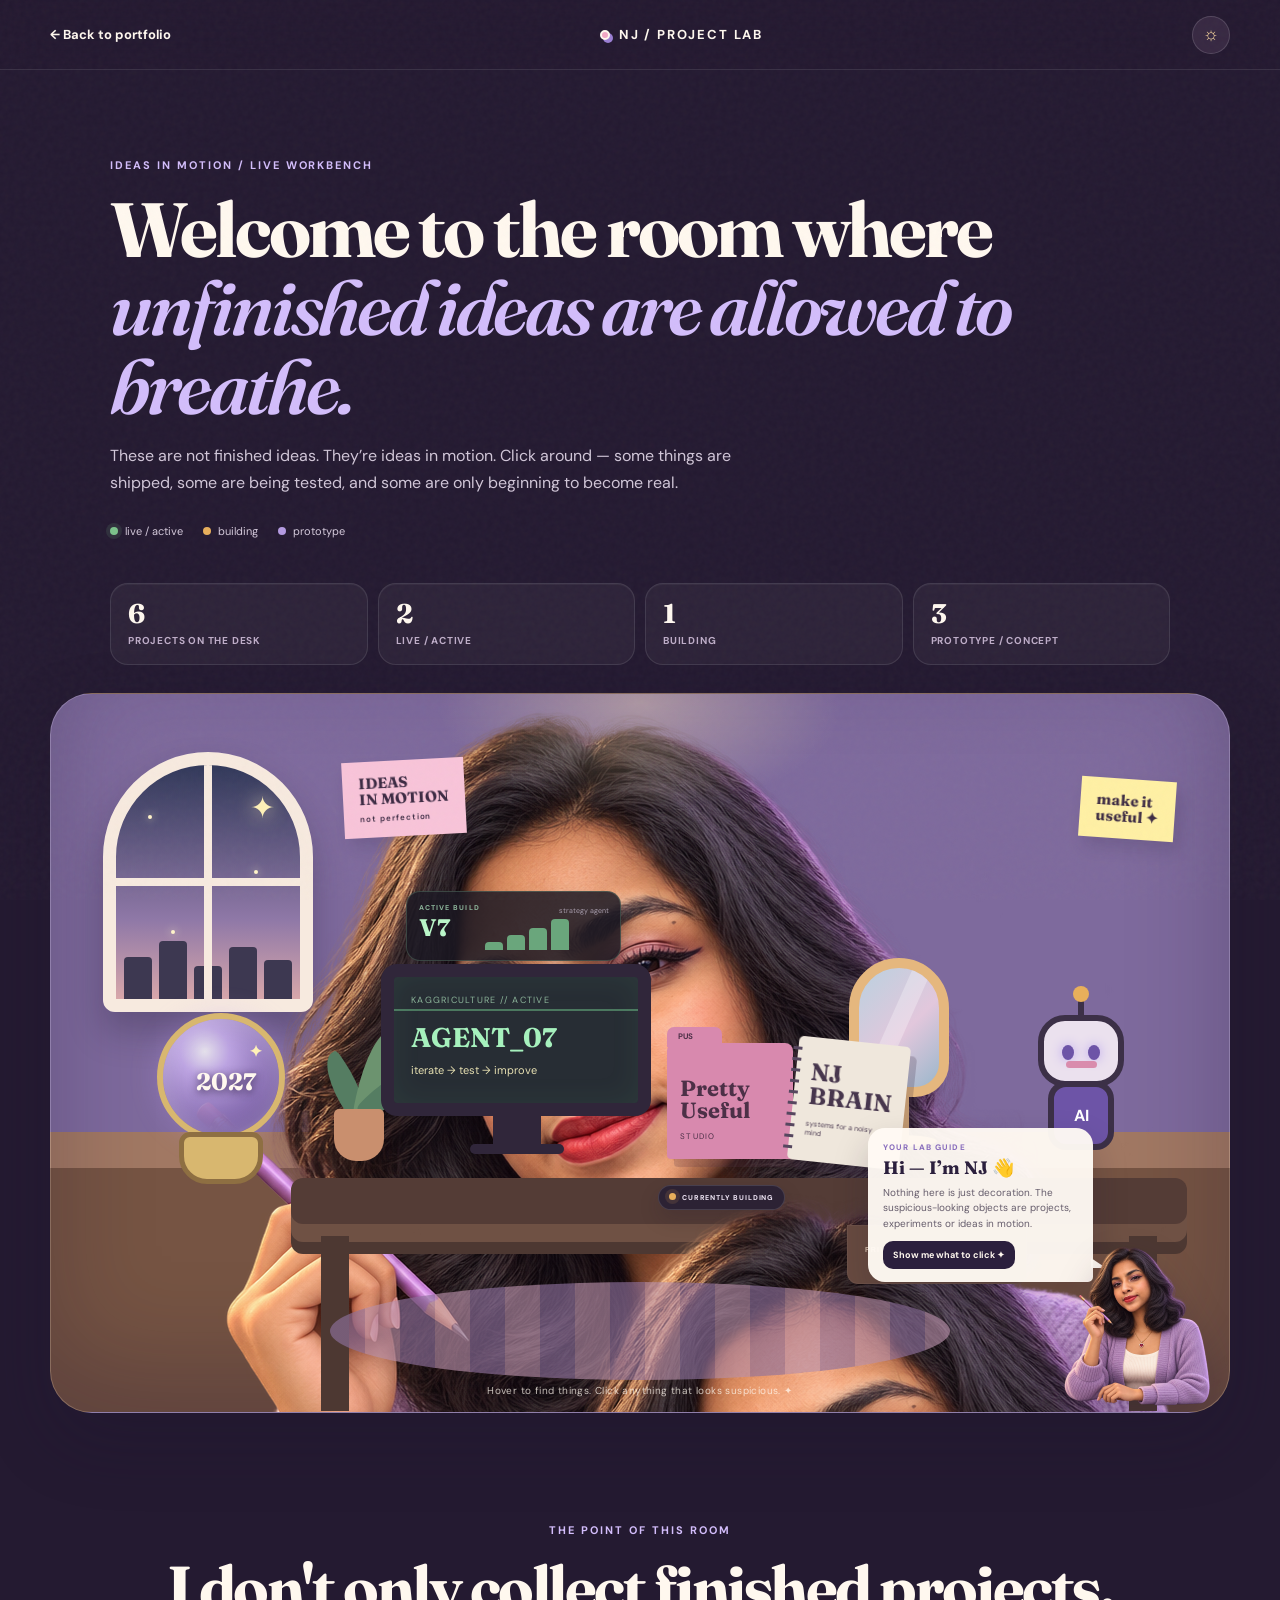
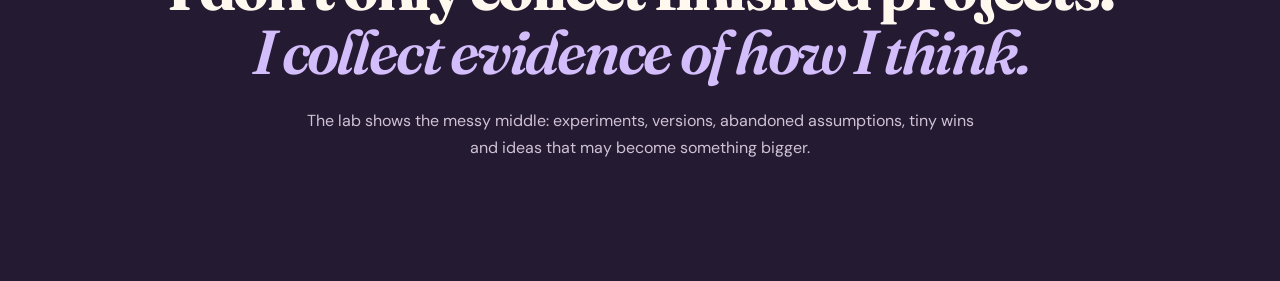
==== commit 667dcf2b: "Show mascots in Project Lab" ====
--- a/lab.html
+++ b/lab.html
@@ -9,7 +9,7 @@
   <link rel="preconnect" href="https://fonts.googleapis.com">
   <link rel="preconnect" href="https://fonts.gstatic.com" crossorigin>
   <link href="https://fonts.googleapis.com/css2?family=DM+Sans:wght@400;500;600;700&family=Fraunces:opsz,wght@9..144,600;9..144,700&display=swap" rel="stylesheet">
-  <link rel="stylesheet" href="lab.css?v=20260924-3" />
+  <link rel="stylesheet" href="lab.css?v=20260924-4" />
 </head>
 <body>
   <div class="grain" aria-hidden="true"></div>
@@ -49,7 +49,7 @@
             <p>Nothing here is just decoration. The suspicious-looking objects are projects, experiments or ideas in motion.</p>
             <button id="guideExplore" type="button">Show me what to click ✦</button>
           </div>
-          <img src="assets/nj-illustrated-character.png" alt="" aria-hidden="true" />
+          <img class="mascot mascot-guide" src="assets/nj-illustrated-character.png" alt="NJ mascot introducing the Project Lab" />
         </div>
         <div class="window">
           <span class="moon">✦</span><i></i><i></i><i></i>
@@ -64,11 +64,13 @@
           <span class="stand"></span>
           <span class="object-label">Kaggriculture</span>
         </button>
+        <img class="mascot mascot-analytics" src="assets/nj-illustrated-character.png" alt="NJ mascot beside Kaggriculture analytics" />
         <div class="kag-metrics" aria-hidden="true">
           <span>ACTIVE BUILD</span><strong>V7</strong><small>strategy agent</small>
           <i></i><i></i><i></i><i></i>
         </div>
 
+        <img class="mascot mascot-working" src="assets/nj-illustrated-character.png" alt="NJ mascot working at the project desk" />
         <button class="object folder featured-object" data-project="studio" aria-label="Open Pretty Useful Studio project">
           <span class="tab">PUS</span><strong>Pretty<br>Useful</strong><small>STUDIO</small>
           <span class="object-label">Pretty Useful Studio</span>
@@ -97,6 +99,7 @@
 
         <div class="plant"><i></i><i></i><i></i><span></span></div>
         <div class="desk">
+          <img class="mascot mascot-private" src="assets/nj-illustrated-character.png" alt="NJ mascot guarding private ideas" />
           <button class="private-drawer" data-project="private" aria-label="Open private ideas drawer">
             <span class="drawer-front"><i class="knob"></i><b>PRIVATE</b><em>♡</em></span>
           </button>
--- a/lab.css
+++ b/lab.css
@@ -6,3 +6,45 @@
 .lab-status{width:min(1060px,calc(100% - 40px));margin:0 auto 28px;display:grid;grid-template-columns:repeat(4,1fr);gap:10px}.lab-status article{min-height:82px;padding:16px 17px;border:1px solid rgba(255,255,255,.1);border-radius:18px;background:rgba(255,255,255,.045);box-shadow:inset 0 1px 0 rgba(255,255,255,.04)}.lab-status strong{display:block;font:700 27px "Fraunces";color:#fff8ef;line-height:1}.lab-status span{display:block;margin-top:7px;font-size:10px;font-weight:700;letter-spacing:.08em;text-transform:uppercase;color:#bfaec9}.lab-guide{position:absolute;right:18px;bottom:22px;width:238px;height:255px;z-index:24;pointer-events:none;opacity:0;transform:translateY(18px);animation:guideIn .7s .35s ease forwards}.lab-guide img{position:absolute;right:0;bottom:0;width:150px;max-height:220px;object-fit:contain;object-position:bottom;filter:drop-shadow(0 18px 18px rgba(36,26,49,.28));pointer-events:none}.guide-bubble{position:absolute;right:118px;bottom:126px;width:225px;padding:14px 15px 13px;border-radius:17px 17px 5px 17px;background:rgba(255,250,244,.96);color:#2b1f3d;box-shadow:0 17px 35px rgba(32,22,42,.22);pointer-events:auto;backdrop-filter:blur(8px)}.guide-bubble:after{content:"";position:absolute;right:-13px;bottom:14px;border-width:10px 0 0 15px;border-style:solid;border-color:transparent transparent transparent rgba(255,250,244,.96)}.guide-kicker{display:block;font-size:8px;font-weight:800;letter-spacing:.14em;color:#8a6ebd;margin-bottom:4px}.guide-bubble strong{font:700 18px "Fraunces";display:block}.guide-bubble p{font-size:10px;line-height:1.55;color:#665d6c;margin:6px 0 10px}.guide-bubble button{border:0;border-radius:10px;background:#2b1f3d;color:#fff8ef;padding:8px 10px;font:700 9px "DM Sans";cursor:pointer}.guide-bubble button:hover,.guide-bubble button:focus-visible{background:#6e55a2;outline:none}.room.touring .object{animation:objectPing 1.05s ease both}.room.touring .monitor{animation-delay:.05s}.room.touring .folder{animation-delay:.18s}.room.touring .sketchbook{animation-delay:.31s}.room.touring .mirror{animation-delay:.44s}.room.touring .robot{animation-delay:.57s}.room.touring .crystal{animation-delay:.7s}@keyframes guideIn{to{opacity:1;transform:translateY(0)}}@keyframes objectPing{0%,100%{filter:none}45%{transform:translateY(-12px) scale(1.045);filter:drop-shadow(0 0 18px rgba(255,237,169,.68))}}
 @media(max-width:900px){.lab-status{grid-template-columns:repeat(2,1fr)}.lab-guide{right:8px;transform:scale(.88);transform-origin:bottom right}.guide-bubble{right:108px}}
 @media(max-width:680px){.lab-status{width:min(100% - 24px,1060px);grid-template-columns:repeat(2,1fr);gap:8px}.lab-status article{min-height:72px;padding:13px}.lab-status strong{font-size:23px}.lab-guide{left:18px;right:auto;bottom:8px;width:175px;height:190px;transform:scale(.78);transform-origin:bottom left}.lab-guide img{width:115px;max-height:170px}.guide-bubble{left:78px;right:auto;bottom:103px;width:188px;padding:11px 12px}.guide-bubble p{display:none}.guide-bubble:after{right:auto;left:-10px;border-width:0 12px 10px 0;border-color:transparent rgba(255,250,244,.96) transparent transparent}}
+
+/* v3 — guided lab experience */
+.lab-entry{position:absolute;inset:0;z-index:70;border-radius:42px;background:#17111f;display:grid;place-content:center;text-align:center;gap:8px;pointer-events:none;opacity:0}
+.lab-entry.show{animation:labEntry 1.8s ease both}
+.lab-entry span{font-size:9px;font-weight:800;letter-spacing:.2em;color:#a995bd}
+.lab-entry strong{font:700 clamp(28px,5vw,52px) "Fraunces";color:#fff8ef}
+@keyframes labEntry{0%{opacity:1}65%{opacity:1}100%{opacity:0}}
+.room.booting .object,.room.booting .poster,.room.booting .window,.room.booting .plant,.room.booting .lab-guide,.room.booting .kag-metrics,.room.booting .currently-building{opacity:0!important}
+.room.power-on .window{animation:stationOn .42s .05s ease both}
+.room.power-on .poster{animation:stationOn .42s .18s ease both}
+.room.power-on .plant{animation:stationOn .42s .31s ease both}
+.room.power-on .monitor{animation:stationOn .42s .44s ease both}
+.room.power-on .kag-metrics{animation:stationOn .42s .52s ease both}
+.room.power-on .folder{animation:stationOn .42s .60s ease both}
+.room.power-on .sketchbook{animation:stationOn .42s .68s ease both}
+.room.power-on .mirror{animation:stationOn .42s .76s ease both}
+.room.power-on .robot{animation:stationOn .42s .84s ease both}
+.room.power-on .crystal{animation:stationOn .42s .92s ease both}
+.room.power-on .lab-guide{animation:stationOn .5s 1.04s ease both}
+.room.power-on .currently-building{animation:stationOn .4s 1.12s ease both}
+@keyframes stationOn{from{opacity:0;transform:translateY(10px) scale(.985);filter:brightness(.65)}to{opacity:1;filter:none}}
+.featured-object:after{content:"";position:absolute;inset:-10px;border-radius:18px;border:1px solid rgba(255,238,179,.22);opacity:0;transition:.25s}
+.featured-object:hover:after,.featured-object:focus-visible:after{opacity:1;box-shadow:0 0 30px rgba(255,229,156,.18)}
+.kag-metrics{position:absolute;left:355px;bottom:451px;width:215px;height:70px;padding:11px 12px;border-radius:14px;background:rgba(28,25,35,.86);border:1px solid rgba(166,241,189,.2);box-shadow:0 15px 30px rgba(31,20,42,.2);z-index:8}
+.kag-metrics span{display:block;font-size:7px;font-weight:800;letter-spacing:.15em;color:#8cb49a}.kag-metrics strong{display:block;margin-top:1px;font:700 24px "Fraunces";color:#b9f5c8}.kag-metrics small{position:absolute;right:11px;top:14px;font-size:7px;color:#a89eae}
+.kag-metrics i{position:absolute;bottom:10px;width:18px;border-radius:4px 4px 0 0;background:#6aa67c}.kag-metrics i:nth-of-type(1){left:78px;height:8px}.kag-metrics i:nth-of-type(2){left:100px;height:15px}.kag-metrics i:nth-of-type(3){left:122px;height:22px}.kag-metrics i:nth-of-type(4){left:144px;height:31px}
+.private-drawer{position:absolute;right:160px;top:47px;width:180px;height:59px;border:0;background:transparent;padding:0;cursor:pointer;z-index:12}
+.drawer-front{position:absolute;inset:0;background:#684b40;border-radius:0 0 11px 11px;border:1px solid rgba(255,255,255,.04);transition:.25s}
+.private-drawer:hover .drawer-front,.private-drawer:focus-visible .drawer-front{transform:translateY(8px);background:#745248;box-shadow:0 10px 20px rgba(35,24,35,.22);outline:none}
+.drawer-front .knob{position:absolute;right:82px;top:18px;width:10px;height:10px;border-radius:50%;background:#d3a86d}
+.drawer-front b{position:absolute;left:17px;top:20px;font-size:7px;letter-spacing:.16em;color:#d9c1ac}
+.drawer-front em{position:absolute;right:18px;top:15px;font-style:normal;color:#e7b7cd;font-size:16px}
+.currently-building{position:absolute;left:607px;bottom:202px;z-index:20;padding:7px 10px;border-radius:999px;background:#2c2234;border:1px solid rgba(255,255,255,.13);font-size:7px;font-weight:800;letter-spacing:.12em;color:#eee4f4;box-shadow:0 9px 20px rgba(33,22,40,.18)}
+.currently-building span{display:inline-block;width:7px;height:7px;border-radius:50%;background:#e8af5b;margin-right:6px;box-shadow:0 0 0 4px rgba(232,175,91,.12)}
+.version-track{display:flex;gap:7px;flex-wrap:wrap;margin-top:22px}
+.version-chip{padding:7px 9px;border-radius:9px;background:#efe7f2;color:#5f4b70;font-size:9px;font-weight:800}
+.version-chip.current{background:#2b1f3d;color:#fff8ef}
+.secret-grid{display:grid;grid-template-columns:repeat(3,1fr);gap:8px;margin-top:18px}
+.secret-card{min-height:78px;padding:13px;border-radius:13px;background:#f0e9f2;border:1px dashed rgba(43,31,61,.16)}
+.secret-card strong{display:block;font:700 15px "Fraunces";margin-bottom:5px}.secret-card span{font-size:9px;color:#74697a}
+@media(max-width:900px){.kag-metrics{left:270px}.currently-building{left:525px}}
+@media(max-width:680px){.kag-metrics{left:300px;bottom:424px}.currently-building{left:565px;bottom:179px}.secret-grid{grid-template-columns:1fr}}
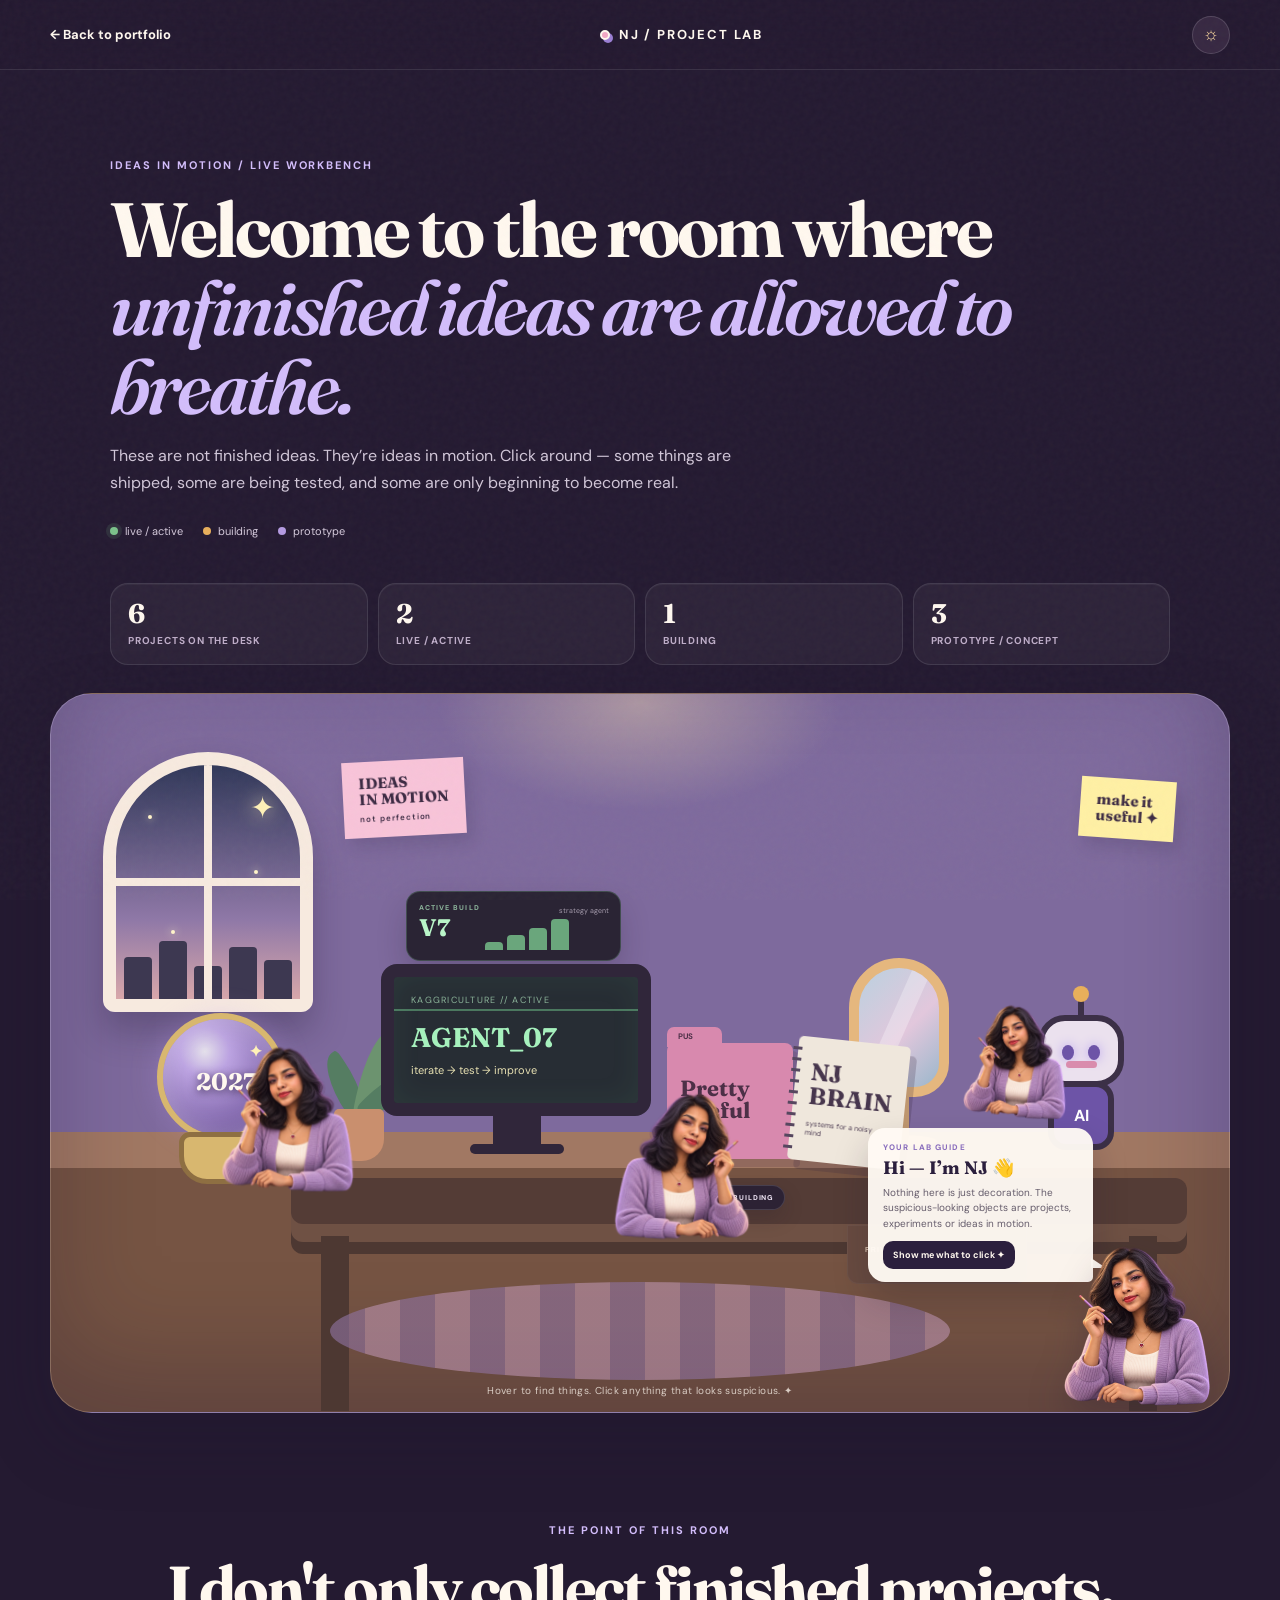
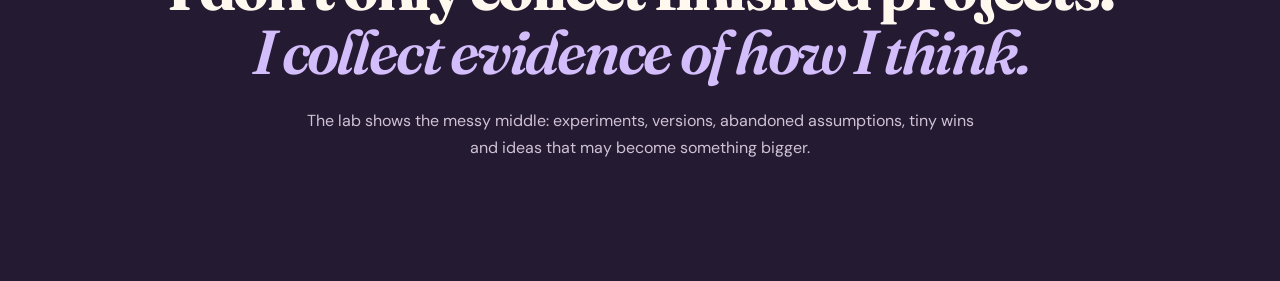
==== commit 4d601966: "Wire GoatCounter hook into lab.html" ====
--- a/lab.html
+++ b/lab.html
@@ -3,6 +3,7 @@
 <head>
   <meta charset="UTF-8" />
   <meta name="viewport" content="width=device-width, initial-scale=1.0" />
+  <meta name="goatcounter-code" content="" />
   <meta name="description" content="NJ's Project Lab — an interactive room of live builds, experiments and ideas in motion." />
   <meta name="theme-color" content="#241a31" />
   <title>NJ's Project Lab — Ideas in Motion</title>
@@ -123,6 +124,7 @@
     <div id="modalContent"></div>
   </dialog>
 
+  <script src="analytics.js?v=20260924-1"></script>
   <script src="lab.js?v=20260924-3"></script>
 </body>
 </html>
--- a/lab.css
+++ b/lab.css
@@ -48,3 +48,24 @@
 .secret-card strong{display:block;font:700 15px "Fraunces";margin-bottom:5px}.secret-card span{font-size:9px;color:#74697a}
 @media(max-width:900px){.kag-metrics{left:270px}.currently-building{left:525px}}
 @media(max-width:680px){.kag-metrics{left:300px;bottom:424px}.currently-building{left:565px;bottom:179px}.secret-grid{grid-template-columns:1fr}}
+
+/* v4 — visible mascot placements */
+.mascot{position:absolute;z-index:22;object-fit:contain;filter:drop-shadow(0 16px 18px rgba(33,22,40,.28));pointer-events:none;user-select:none}
+.mascot-guide{right:0;bottom:0;width:150px;max-height:220px;object-position:bottom}
+.lab-guide .mascot-guide{position:absolute}
+.mascot-working{left:565px;bottom:170px;width:138px;transform:scaleX(-1) rotate(-2deg);opacity:.98}
+.mascot-analytics{left:170px;bottom:220px;width:135px;transform:rotate(2deg);opacity:.97}
+.mascot-private{right:118px;bottom:105px;width:105px;transform:rotate(4deg);opacity:.94;transition:.25s}
+.desk:hover .mascot-private{transform:translateY(-8px) rotate(1deg);opacity:1}
+.room.booting .mascot{opacity:0!important}
+.room.power-on .mascot-analytics{animation:stationOn .42s .48s ease both}
+.room.power-on .mascot-working{animation:stationOn .42s .64s ease both}
+.room.power-on .mascot-private{animation:stationOn .42s .96s ease both}
+@media(max-width:900px){
+  .mascot-working{left:485px}.mascot-analytics{left:135px}.mascot-private{right:88px}
+}
+@media(max-width:680px){
+  .mascot-working{left:515px;bottom:150px;width:120px}
+  .mascot-analytics{left:150px;bottom:195px;width:118px}
+  .mascot-private{right:85px;bottom:87px;width:92px}
+}
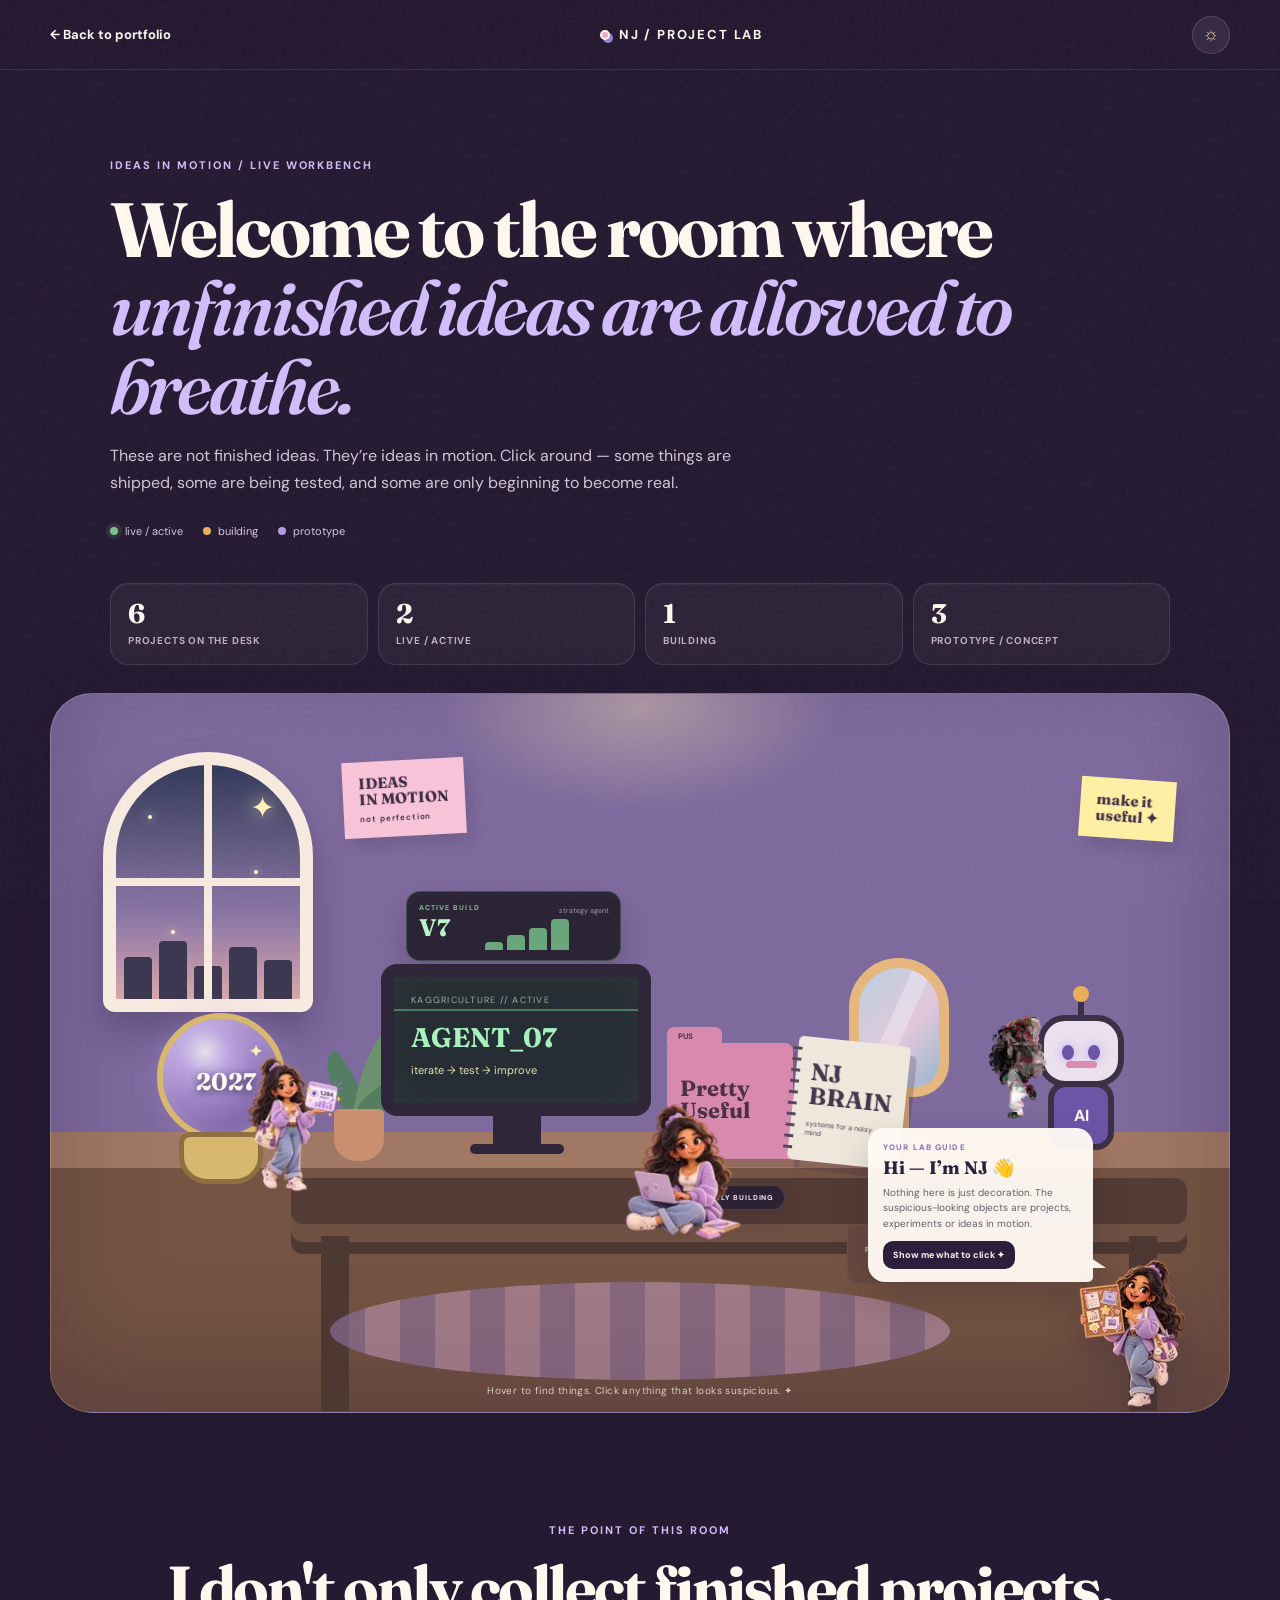
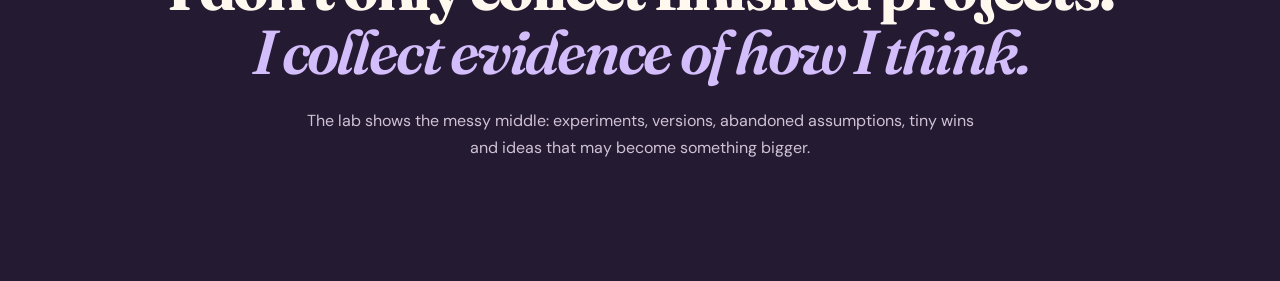
==== commit 9359d151: "Use the four locked Project Lab mascots" ====
--- a/lab.html
+++ b/lab.html
@@ -10,7 +10,7 @@
   <link rel="preconnect" href="https://fonts.googleapis.com">
   <link rel="preconnect" href="https://fonts.gstatic.com" crossorigin>
   <link href="https://fonts.googleapis.com/css2?family=DM+Sans:wght@400;500;600;700&family=Fraunces:opsz,wght@9..144,600;9..144,700&display=swap" rel="stylesheet">
-  <link rel="stylesheet" href="lab.css?v=20260924-4" />
+  <link rel="stylesheet" href="lab.css?v=20260924-5" />
 </head>
 <body>
   <div class="grain" aria-hidden="true"></div>
@@ -50,7 +50,7 @@
             <p>Nothing here is just decoration. The suspicious-looking objects are projects, experiments or ideas in motion.</p>
             <button id="guideExplore" type="button">Show me what to click ✦</button>
           </div>
-          <img class="mascot mascot-guide" src="assets/nj-illustrated-character.png" alt="NJ mascot introducing the Project Lab" />
+          <img class="mascot mascot-guide" src="assets/nj-mascot-project-board.webp" alt="NJ presenting the Project Lab project board" />
         </div>
         <div class="window">
           <span class="moon">✦</span><i></i><i></i><i></i>
@@ -65,13 +65,13 @@
           <span class="stand"></span>
           <span class="object-label">Kaggriculture</span>
         </button>
-        <img class="mascot mascot-analytics" src="assets/nj-illustrated-character.png" alt="NJ mascot beside Kaggriculture analytics" />
+        <img class="mascot mascot-analytics" src="assets/nj-mascot-analytics.webp" alt="NJ presenting the analytics station" />
         <div class="kag-metrics" aria-hidden="true">
           <span>ACTIVE BUILD</span><strong>V7</strong><small>strategy agent</small>
           <i></i><i></i><i></i><i></i>
         </div>
 
-        <img class="mascot mascot-working" src="assets/nj-illustrated-character.png" alt="NJ mascot working at the project desk" />
+        <img class="mascot mascot-working" src="assets/nj-mascot-working.webp" alt="NJ working on a laptop at the project desk" />
         <button class="object folder featured-object" data-project="studio" aria-label="Open Pretty Useful Studio project">
           <span class="tab">PUS</span><strong>Pretty<br>Useful</strong><small>STUDIO</small>
           <span class="object-label">Pretty Useful Studio</span>
@@ -100,7 +100,7 @@
 
         <div class="plant"><i></i><i></i><i></i><span></span></div>
         <div class="desk">
-          <img class="mascot mascot-private" src="assets/nj-illustrated-character.png" alt="NJ mascot guarding private ideas" />
+          <img class="mascot mascot-private" src="assets/nj-mascot-private.webp" alt="NJ holding the locked private ideas diary" />
           <button class="private-drawer" data-project="private" aria-label="Open private ideas drawer">
             <span class="drawer-front"><i class="knob"></i><b>PRIVATE</b><em>♡</em></span>
           </button>
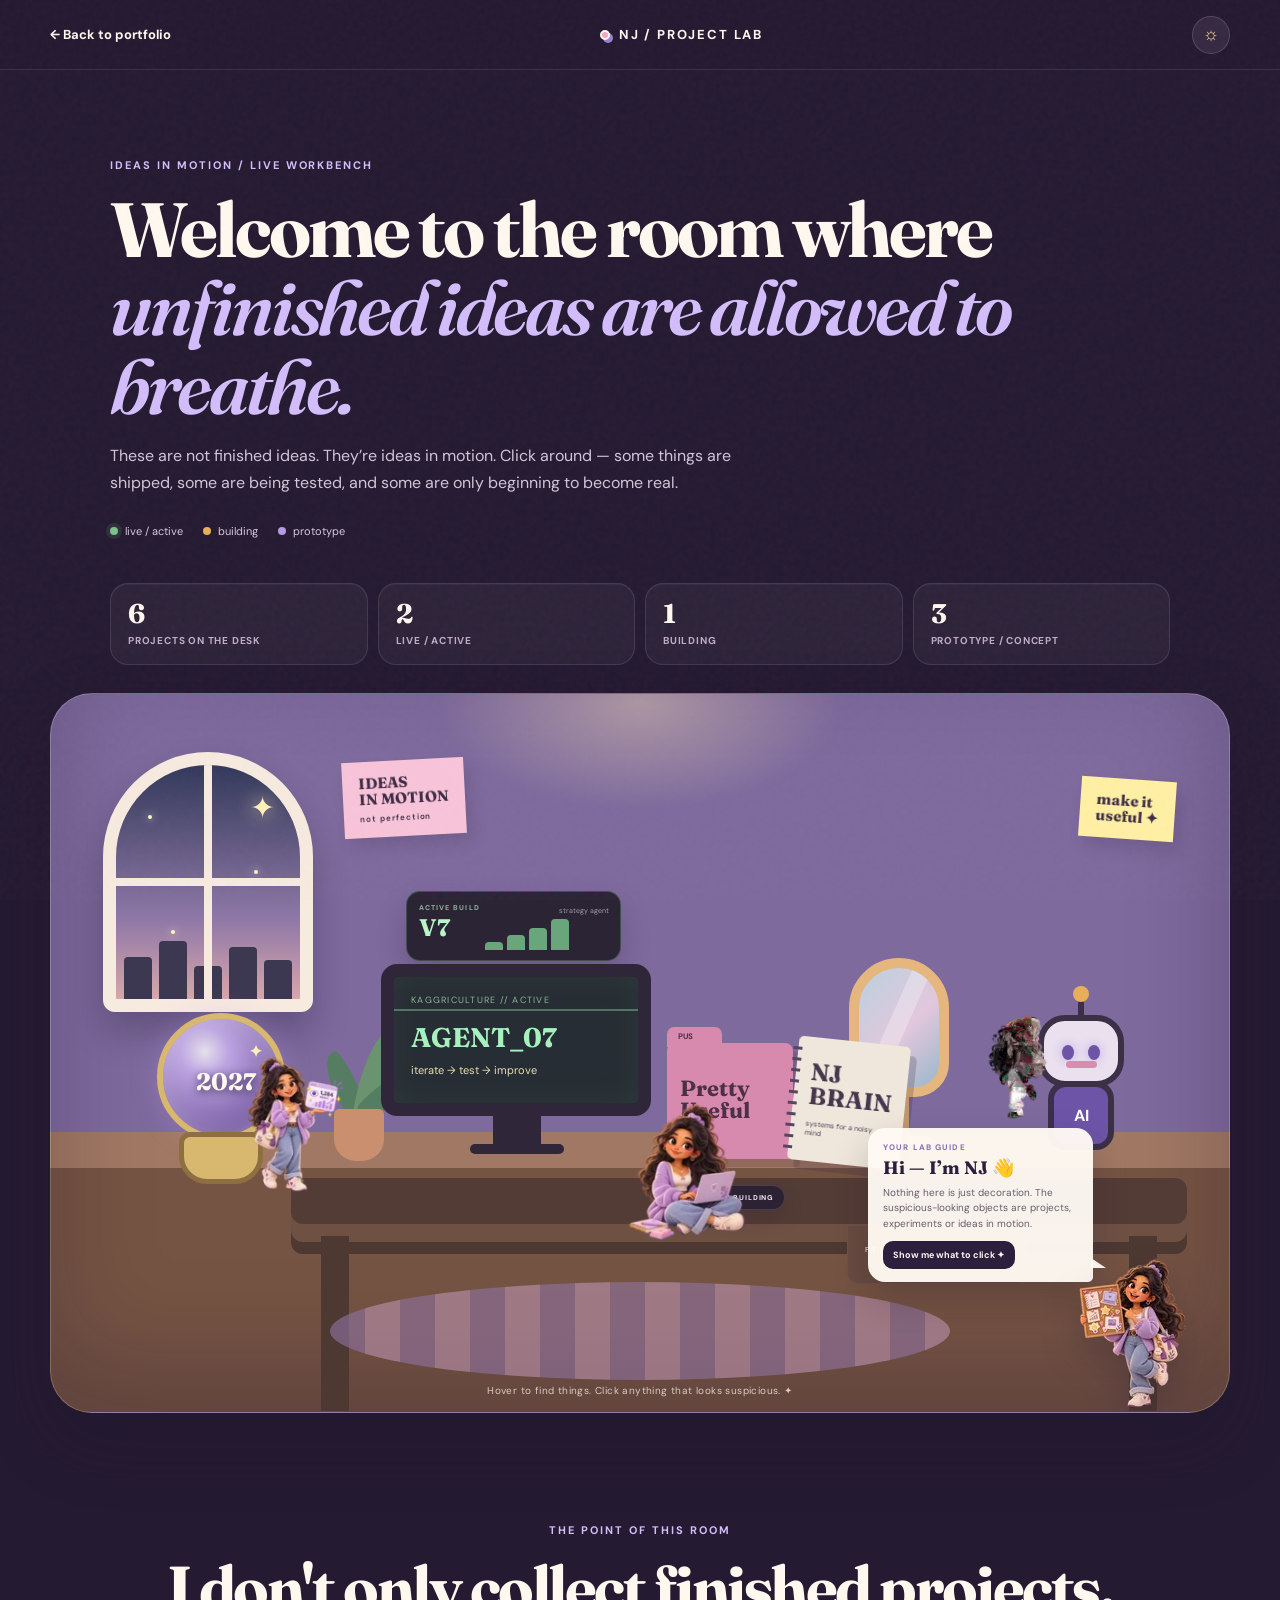
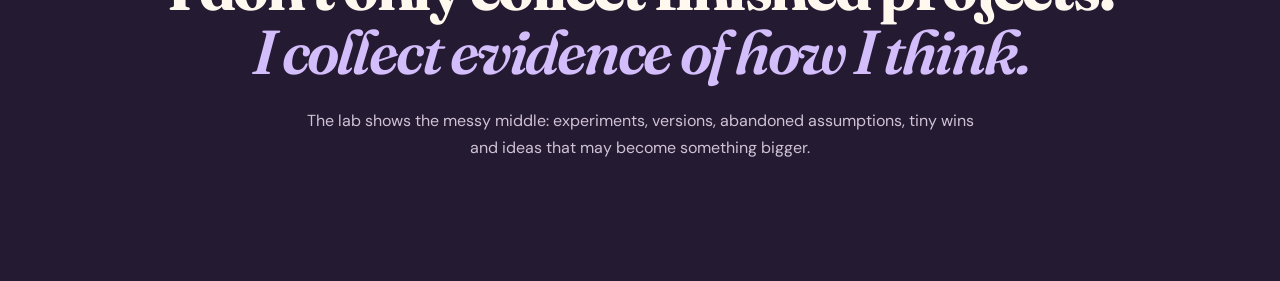
==== commit 98c2ad68: "Enable GoatCounter on lab.html" ====
--- a/lab.html
+++ b/lab.html
@@ -3,7 +3,7 @@
 <head>
   <meta charset="UTF-8" />
   <meta name="viewport" content="width=device-width, initial-scale=1.0" />
-  <meta name="goatcounter-code" content="" />
+  <meta name="goatcounter-code" content="njisontosmth" />
   <meta name="description" content="NJ's Project Lab — an interactive room of live builds, experiments and ideas in motion." />
   <meta name="theme-color" content="#241a31" />
   <title>NJ's Project Lab — Ideas in Motion</title>
--- a/lab.css
+++ b/lab.css
@@ -53,7 +53,7 @@
 .mascot{position:absolute;z-index:22;object-fit:contain;filter:drop-shadow(0 16px 18px rgba(33,22,40,.28));pointer-events:none;user-select:none}
 .mascot-guide{right:0;bottom:0;width:150px;max-height:220px;object-position:bottom}
 .lab-guide .mascot-guide{position:absolute}
-.mascot-working{left:565px;bottom:170px;width:138px;transform:scaleX(-1) rotate(-2deg);opacity:.98}
+.mascot-working{left:565px;bottom:170px;width:138px;transform:rotate(-2deg);opacity:.98}
 .mascot-analytics{left:170px;bottom:220px;width:135px;transform:rotate(2deg);opacity:.97}
 .mascot-private{right:118px;bottom:105px;width:105px;transform:rotate(4deg);opacity:.94;transition:.25s}
 .desk:hover .mascot-private{transform:translateY(-8px) rotate(1deg);opacity:1}
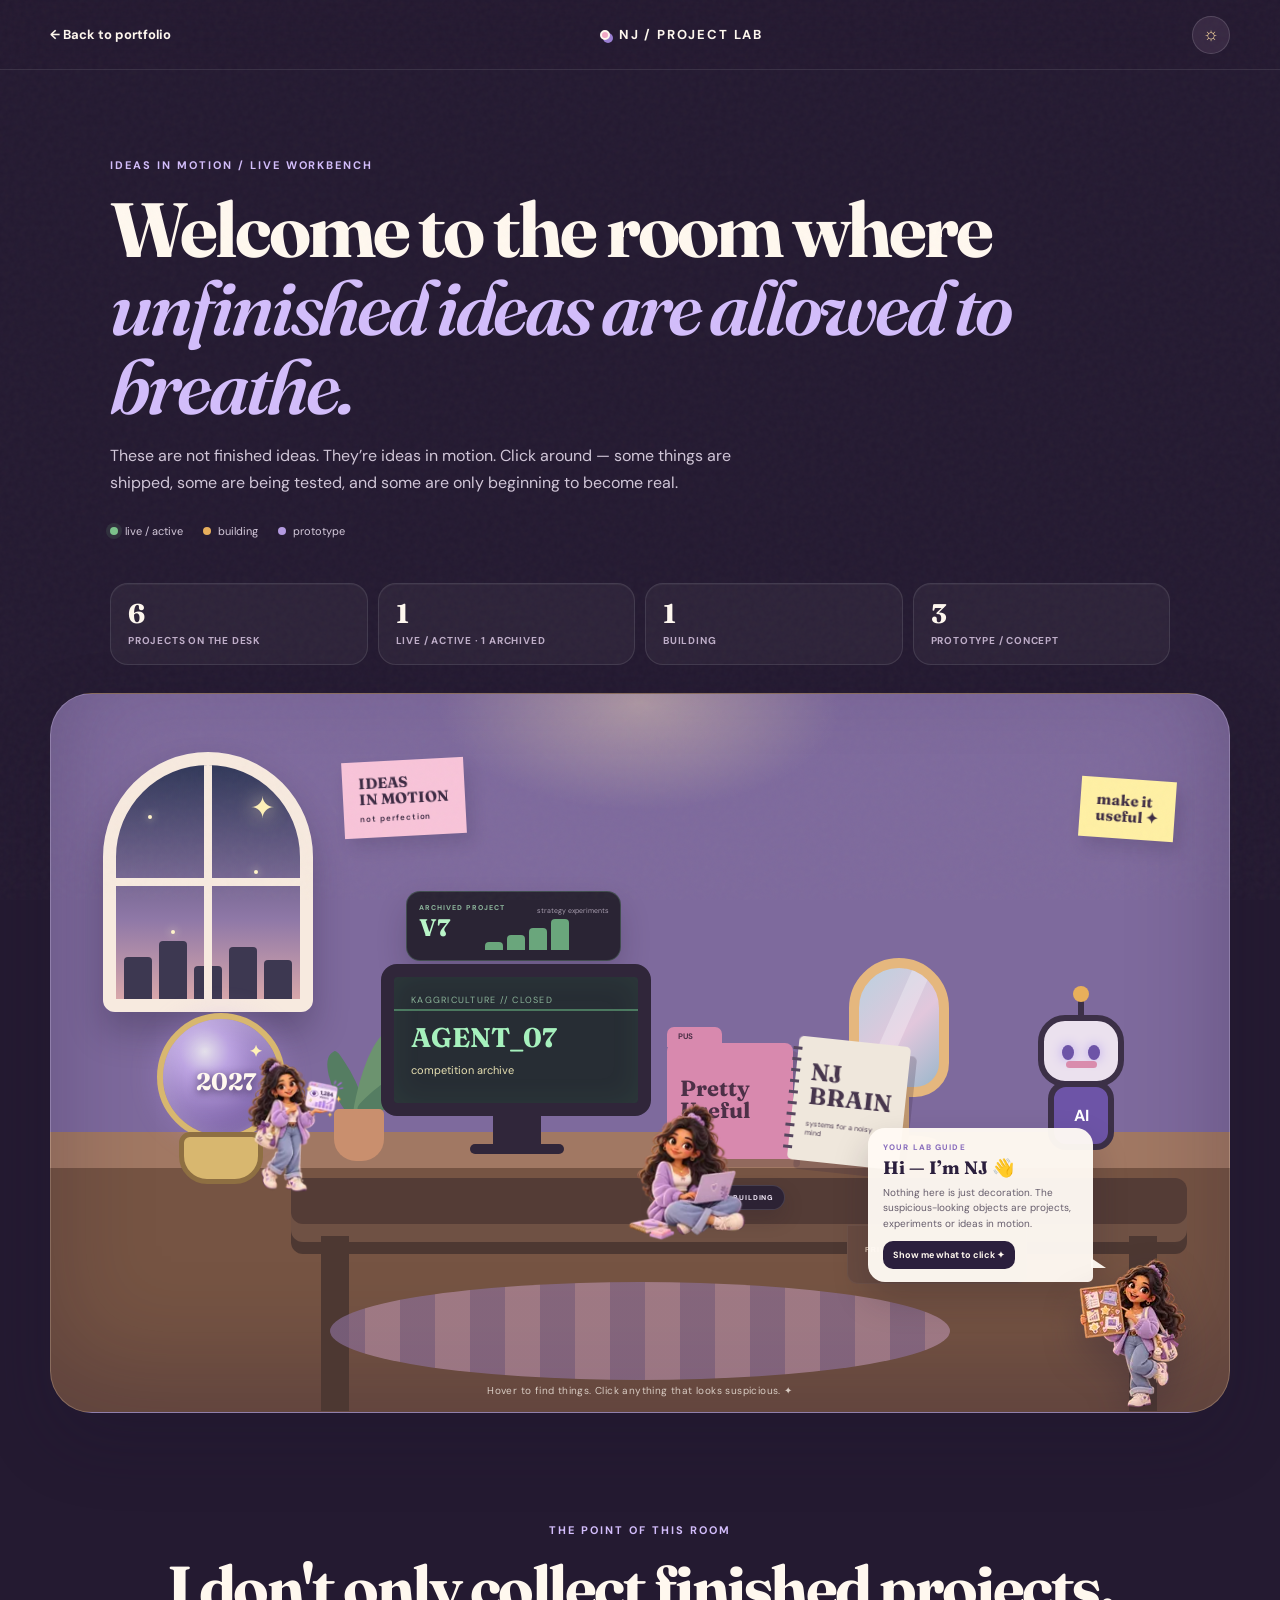
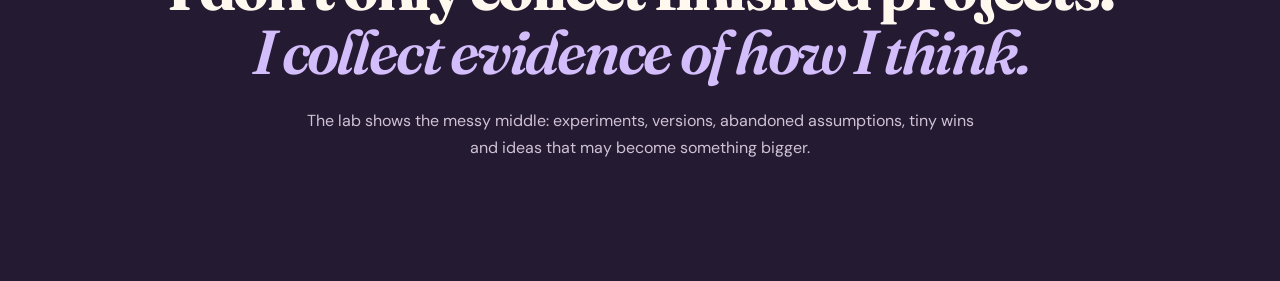
==== commit 9947903a: "Update lab monitor and status counts for closed competition" ====
--- a/lab.html
+++ b/lab.html
@@ -30,7 +30,7 @@
 
     <section class="lab-status" aria-label="Project lab status">
       <article><strong>6</strong><span>projects on the desk</span></article>
-      <article><strong>2</strong><span>live / active</span></article>
+      <article><strong>1</strong><span>live / active · 1 archived</span></article>
       <article><strong>1</strong><span>building</span></article>
       <article><strong>3</strong><span>prototype / concept</span></article>
     </section>
@@ -61,13 +61,13 @@
         <div class="poster poster-two">make it<br><strong>useful</strong> ✦</div>
 
         <button class="object monitor featured-object" data-project="kaggriculture" aria-label="Open Kaggriculture project">
-          <span class="screen"><small>KAGGRICULTURE // ACTIVE</small><strong>AGENT_07</strong><em>iterate → test → improve</em><i class="scan"></i></span>
+          <span class="screen"><small>KAGGRICULTURE // CLOSED</small><strong>AGENT_07</strong><em>competition archive</em><i class="scan"></i></span>
           <span class="stand"></span>
           <span class="object-label">Kaggriculture</span>
         </button>
         <img class="mascot mascot-analytics" src="assets/nj-mascot-analytics.webp" alt="NJ presenting the analytics station" />
         <div class="kag-metrics" aria-hidden="true">
-          <span>ACTIVE BUILD</span><strong>V7</strong><small>strategy agent</small>
+          <span>ARCHIVED PROJECT</span><strong>V7</strong><small>strategy experiments</small>
           <i></i><i></i><i></i><i></i>
         </div>
 
@@ -125,6 +125,6 @@
   </dialog>
 
   <script src="analytics.js?v=20260924-1"></script>
-  <script src="lab.js?v=20260924-3"></script>
+  <script src="lab.js?v=20261125-archive"></script>
 </body>
 </html>
--- a/lab.css
+++ b/lab.css
@@ -69,3 +69,6 @@
   .mascot-analytics{left:150px;bottom:195px;width:118px}
   .mascot-private{right:85px;bottom:87px;width:92px}
 }
+
+/* emergency private mascot fix */
+.mascot-private{display:none!important}
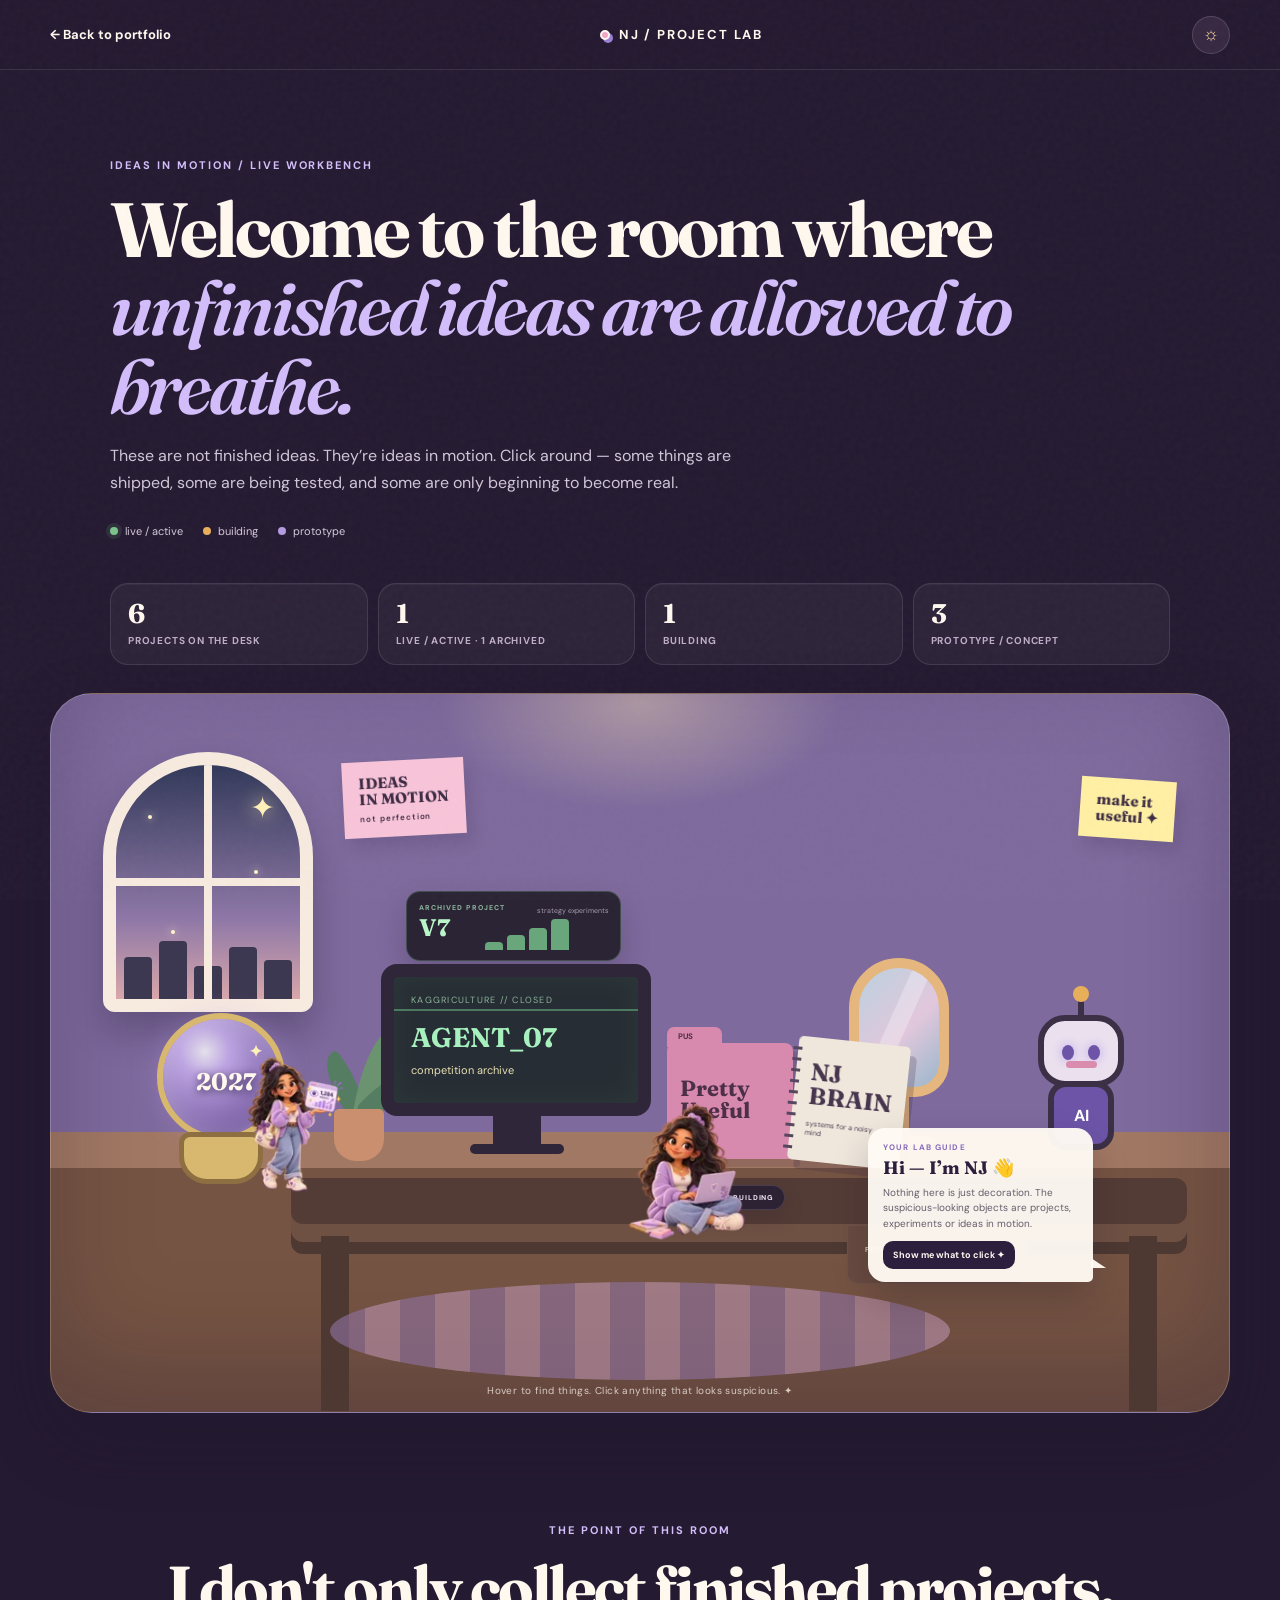
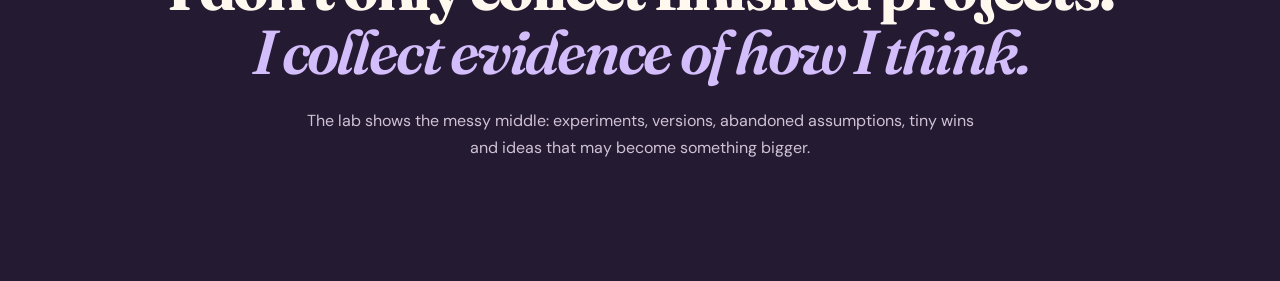
==== commit 51aaf67f: "Refresh archived project details in lab" ====
--- a/lab.html
+++ b/lab.html
@@ -125,6 +125,6 @@
   </dialog>
 
   <script src="analytics.js?v=20260924-1"></script>
-  <script src="lab.js?v=20261125-archive"></script>
+  <script src="lab.js?v=20261125-kaggle"></script>
 </body>
 </html>
